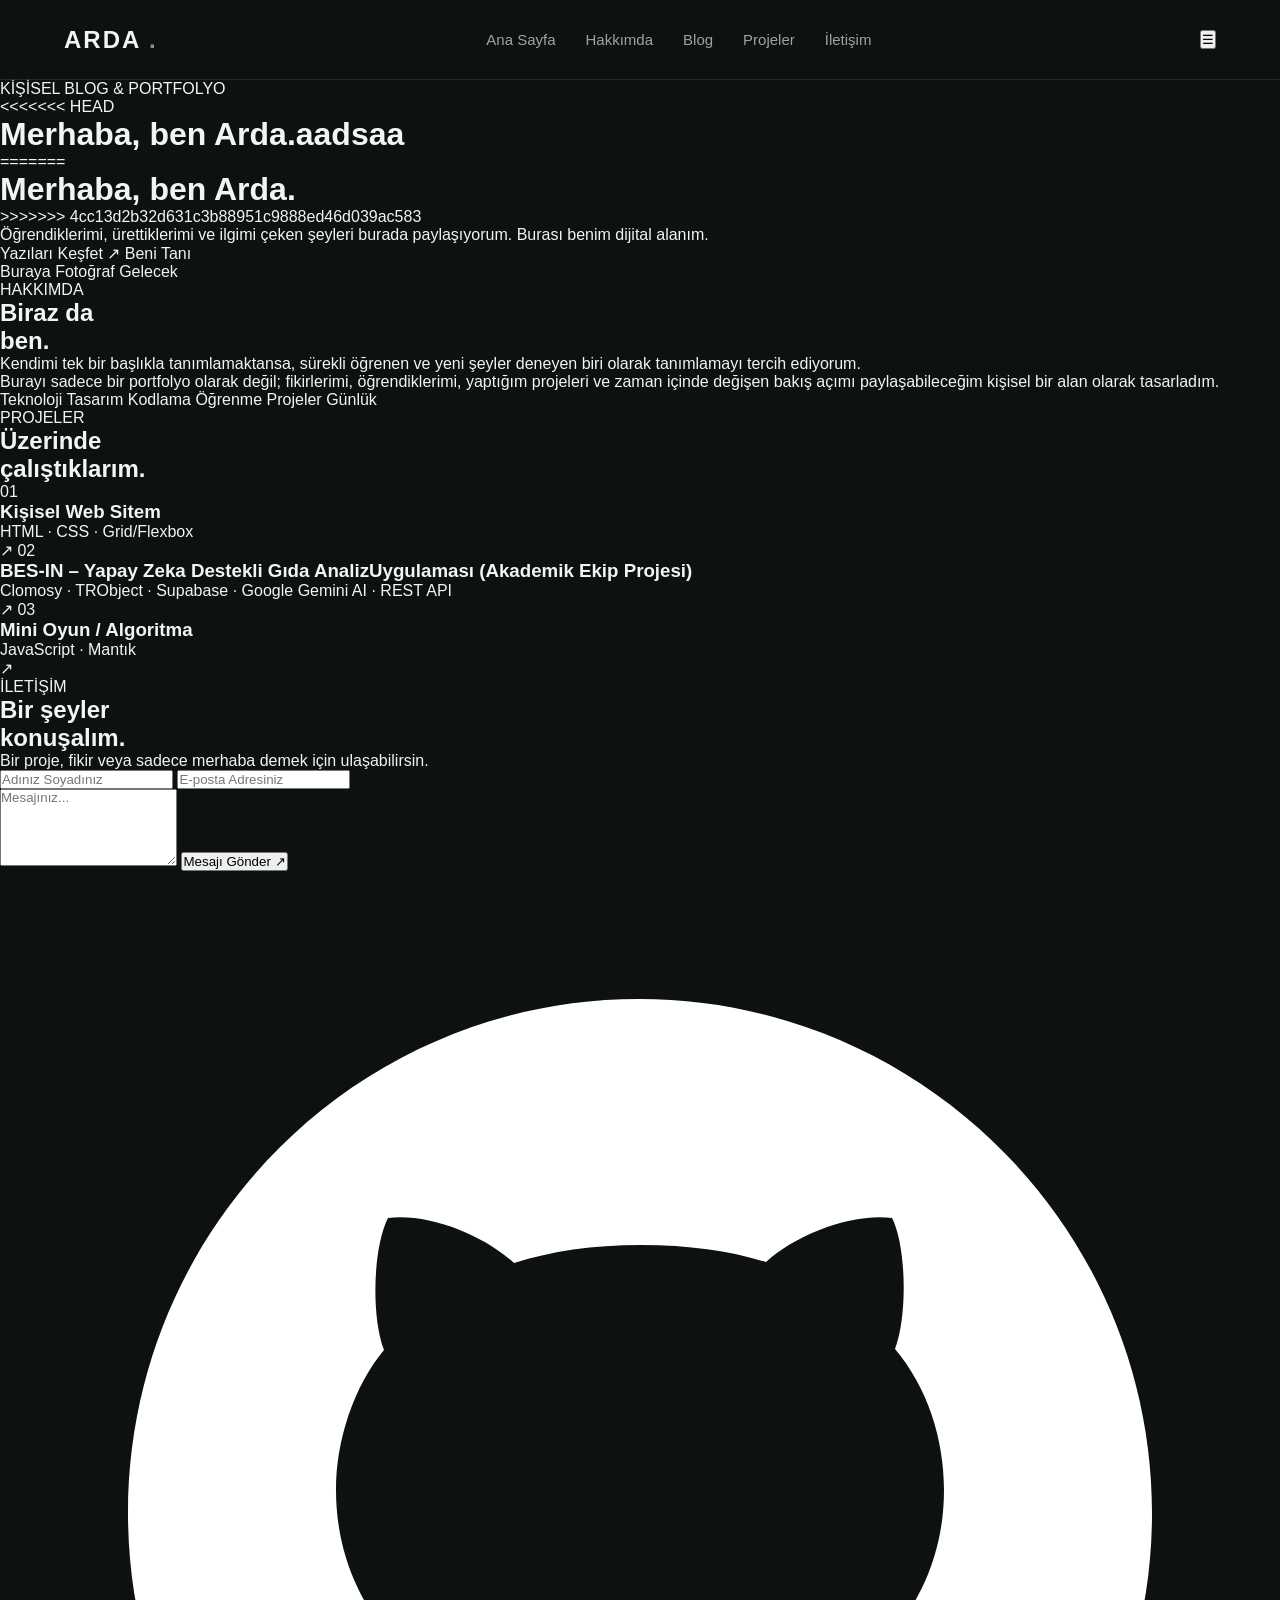
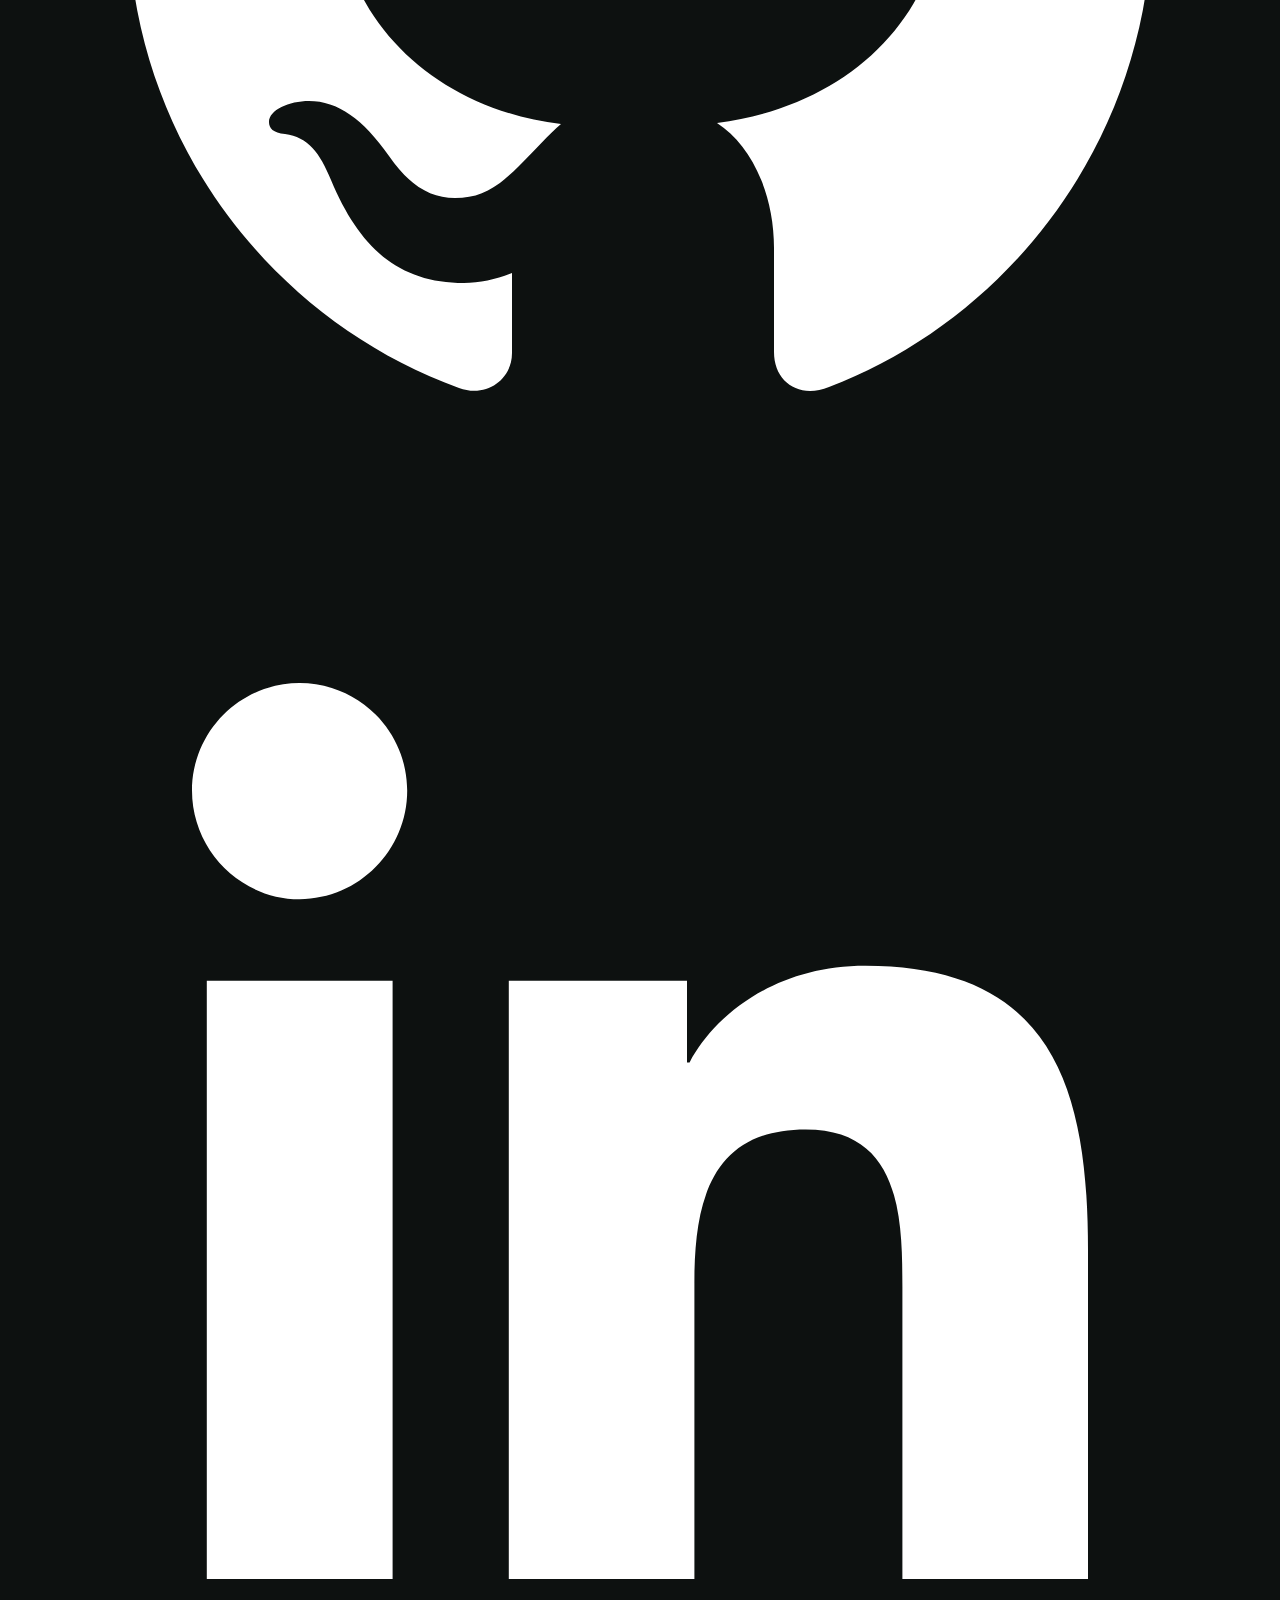
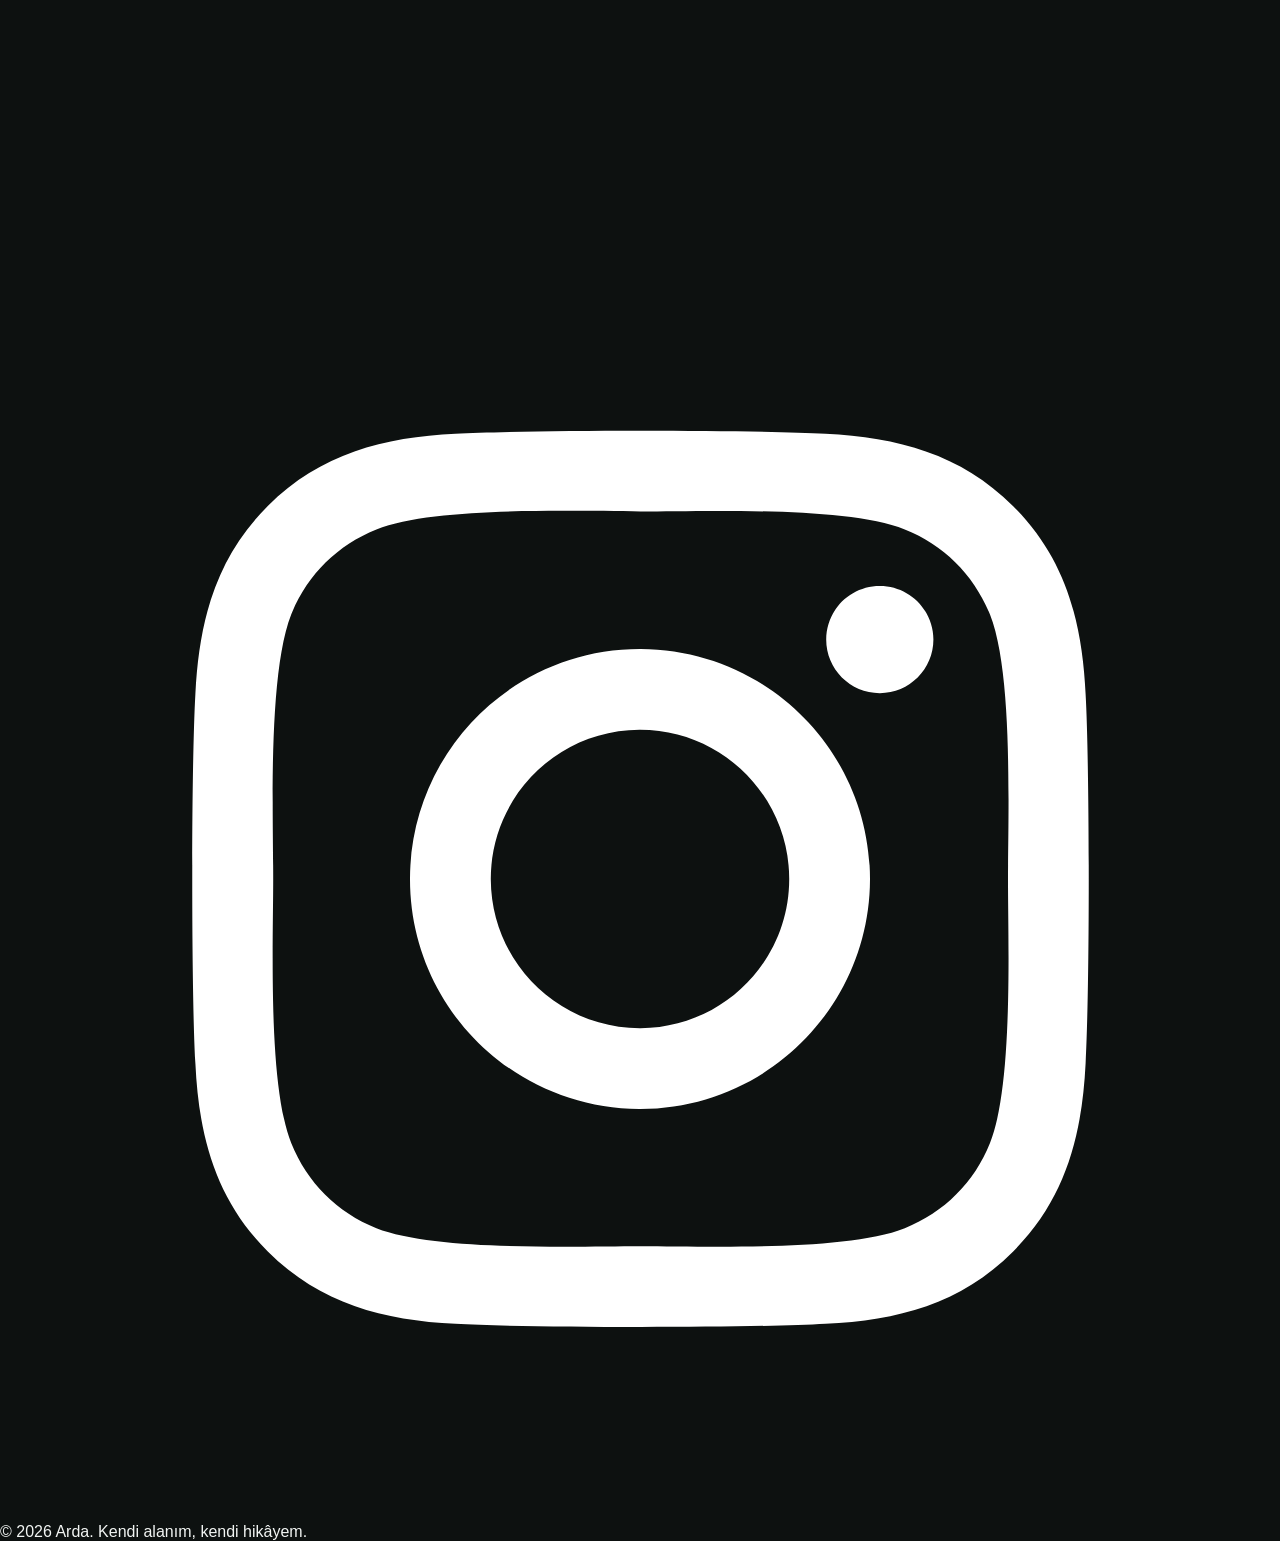
==== index.html @ 4133da1d "guncelleme" ====
<!DOCTYPE html>
<html lang="tr">
<head>
  <meta charset="UTF-8">
  <meta name="viewport" content="width=device-width, initial-scale=1.0">
  <title>M.ARDA</title>
  <!-- CSS Dosya Bağlantısı -->
   <link rel="stylesheet" href="style.css">  
</head>
<body>
  <header class="baslik">
    <a href="#" class="logo"> ARDA <span>.</span></a><!-- logo --> 
       <nav class="nav">
        <a href="#">Ana Sayfa</a>
        <a href="#hakkimda">Hakkımda</a>
        <a href="#">Blog</a>
        <a href="#projeler">Projeler</a>
        <a href="#iletisim">İletişim</a>
       </nav>
       <button class="menuBtn">☰</button>
  </header>

 <!-- HERO (KARŞILAMA) BÖLÜMÜ BAŞLANGICI -->
  <main class="hero">
    
    <!-- Sol Taraf: Yazılar ve Butonlar -->
    <div class="hero-content">
      <p class="eyebrow">KİŞİSEL BLOG & PORTFOLYO</p>
<<<<<<< HEAD
      <h1>Merhaba, ben <span>Arda.aadsaa</span></h1>
=======
      <h1>Merhaba, ben <span>Arda.</span></h1>
>>>>>>> 4cc13d2b32d631c3b88951c9888ed46d039ac583
      <p class="hero-text">
        Öğrendiklerimi, ürettiklerimi ve ilgimi çeken şeyleri burada paylaşıyorum. Burası benim dijital alanım.
      </p>

      <div class="hero-actions">
        <a href="#" class="btn primary">Yazıları Keşfet ↗</a>
        <a href="#" class="btn secondary">Beni Tanı</a>
      </div>
    </div>

    <!-- Sağ Taraf: Fotoğraf / Görsel Kartı -->
    <div class="hero-card">
      <div class="portrait-placeholder">
        Buraya Fotoğraf Gelecek
      </div>
    </div>

  </main>
  <!-- HERO BÖLÜMÜ BİTİŞİ -->
  
  <!-- HAKKIMDA BÖLÜMÜ BAŞLANGICI -->
  <section class="hakkimda" id="hakkimda">
    
    <!-- Sol Taraf: Başlık -->
    <div class="hakkimdaBaslik">
      <p class="eyebrow">HAKKIMDA</p>
      <h2>Biraz da<br><span>ben.</span></h2>
    </div>

    <!-- Sağ Taraf: Metin ve Etiketler -->
    <div class="hakkimda-icerik">
      <p class="uzun-yazi">
        Kendimi tek bir başlıkla tanımlamaktansa, sürekli öğrenen ve yeni şeyler
        deneyen biri olarak tanımlamayı tercih ediyorum.
      </p>
      <p class="normal-yazi">
        Burayı sadece bir portfolyo olarak değil; fikirlerimi, öğrendiklerimi,
        yaptığım projeleri ve zaman içinde değişen bakış açımı paylaşabileceğim
        kişisel bir alan olarak tasarladım.
      </p>

      <!-- İlgi Alanları / Etiketler -->
      <div class="etiket">
        <span>Teknoloji</span>
        <span>Tasarım</span>
        <span>Kodlama</span>
        <span>Öğrenme</span>
        <span>Projeler</span>
        <span>Günlük</span>
      </div>
    </div>

  </section>
  
  <!-- PROJELER BÖLÜMÜ BAŞLANGICI -->
  <section class="projeler" id="projeler">
    
    <!-- Sol Taraf: Başlık -->
    <div class="projeler-baslik">
      <p class="eyebrow">PROJELER</p>
      <h2>Üzerinde<br><span>çalıştıklarım.</span></h2>
    </div>

    <!-- Sağ Taraf: Proje Listesi -->
    <div class="proje-listesi">
      
      <a href="#" class="proje">
        <span class="proje-no">01</span>
        <div class="proje-detay">
          <h3>Kişisel Web Sitem</h3>
          <p>HTML · CSS · Grid/Flexbox</p>
        </div>
        <span class="ok">↗</span>
      </a>

      <a href="besin.html" class="proje">
        <span class="proje-no">02</span>
        <div class="proje-detay">
          <h3>BES-IN – Yapay Zeka Destekli Gıda AnalizUygulaması (Akademik Ekip Projesi)</h3>
          <p>Clomosy · TRObject · Supabase · Google Gemini AI · REST API </p>
        </div>
        <span class="ok">↗</span>
      </a>

      <a href="#" class="proje">
        <span class="proje-no">03</span>
        <div class="proje-detay">
          <h3>Mini Oyun / Algoritma</h3>
          <p>JavaScript · Mantık</p>
        </div>
        <span class="ok">↗</span>
      </a>

    </div>

  </section>

 <!-- İLETİŞİM BÖLÜMÜ BAŞLANGICI -->
  <section class="iletisim" id="iletisim">
    
    <p class="eyebrow">İLETİŞİM</p>
    <h2>Bir şeyler<br><span>konuşalım.</span></h2>
    <p class="iletisim-metin">Bir proje, fikir veya sadece merhaba demek için ulaşabilirsin.</p>
    
    <!-- İLETİŞİM FORMU -->
    <form class="iletisim-formu" id="iletisimFormu" action="https://formsubmit.co/ardacskn25@gmail.com" method="POST">
      
      <!-- İstenmeyen spam mesajları engellemek için güvenlik kodu -->
      <input type="hidden" name="_captcha" value="false">

      <!-- İstenmeyen spam mesajları engellemek için güvenlik kodu -->
      <input type="hidden" name="_captcha" value="false">

      <!-- YENİ EKLENEN KOD: E-postanın konu başlığını belirler -->
      <input type="hidden" name="_subject" value="M.ARDA Web Sitesinden Yeni Mesaj!">

      <!-- Yan yana duracak Ad ve E-posta kutuları -->
      <div class="form-grup">
        <input type="text" name="Ad" placeholder="Adınız Soyadınız" required>
        <input type="email" name="Email" placeholder="E-posta Adresiniz" required>
      </div>

      <!-- Mesaj Kutusu -->
      <textarea name="Mesaj" rows="5" placeholder="Mesajınız..." required></textarea>

      <!-- Gönder Butonu -->
      <button type="submit" class="btn primary">Mesajı Gönder ↗</button>
      
      <!-- Gönderdikten sonra çıkacak gizli mesaj -->
      <p id="formDurum" style="display: none; color: #7d998e; margin-top: 15px; font-weight: bold;">
        ✓ Mesajınız başarıyla gönderildi!
      </p>

    </form>

    <!-- Sosyal Medya Linkleri -->
    <div class="sosyal-medya">
      <a href="https://github.com/ardacoskuunn" target="_blank" title="Github">
        <img src="res/github.svg" alt="github" class="sosyal-ikon">
      </a>

      <a href="https://www.linkedin.com/in/muhammedardacoskuunn0/" target="_blank" title="linkedin">
        <img src="res/linkedin.svg" alt="linkedin" class="sosyal-ikon">
      </a>
      
      <a href="https://www.instagram.com/ardacoskuunn/" target="_blank" title="instagram">
        <img src="res/instagram.svg" alt="instagram" class="sosyal-ikon">
      </a>
    </div>

  </section>
  <!-- İLETİŞİM BÖLÜMÜ BİTİŞİ -->

  <!-- FOOTER (ALT BİLGİ) BAŞLANGICI -->
  <footer class="footer">
    <span>© 2026 Arda.</span>
    <span>Kendi alanım, kendi hikâyem.</span>
  </footer>

<script src="script.js"></script>
</body>
</html>
---- style.css ----
/* =========================================
   1. TEMEL AYARLAR
========================================= */
* {
  margin: 0;
  padding: 0;
  box-sizing: border-box;
  font-family: sans-serif;
}

body {
  background-color: #0d1110;
  color: #f2f5f3;
}

html {
  scroll-behavior: smooth;
}

a {
  text-decoration: none;
  color: inherit;
}

/* =========================================
   2. BAŞLIK VE MENÜ (HEADER)
========================================= */
.baslik {
  height: 80px;
  padding: 0 5%;
  border-bottom: 1px solid rgba(255, 255, 255, 0.1);
  display: flex;
  align-items: center;
  justify-content: space-between;
}

.logo {
  font-size: 24px;
  font-weight: bold;
  letter-spacing: 2px;
}

.logo span {
  color: #7d998e;
}

.nav {
  display: flex;
  gap: 30px;
}

.nav a {
  color: #9aa6a1;
  font-size: 15px;
  transition: 0.3s;
}

.nav a:hover {
  color: #ffffff;
}

<<<<<<< HEAD
/* Mobilde tam ekran açılan modern e-ticaret tarzı menü */
.nav.aktif {
  display: flex;
  flex-direction: column;
  position: fixed; /* Ekranın üzerine sabitlenir, kaymaz */
  top: 0;
  left: 0;
  width: 100%;
  height: 100vh; /* Ekranın tamamını kaplar */
  background-color: #0d1110; /* Sitenin koyu arka planı */
  padding: 100px 10% 50px 10%; /* Üstten logoya yer kalacak şekilde boşluk */
  gap: 25px; /* Linkler arası boşluk */
  z-index: 99999; /* Her şeyin en önünde yer alır */
  overflow-y: auto; /* Çok link olursa kaydırılabilir yapar */
}

/* Menü içindeki linklerin büyük ve şık durması için */
.nav.aktif a {
  font-size: 22px;
  font-weight: bold;
  color: #f2f5f3;
  border-bottom: 1px solid rgba(255, 255, 255, 0.08);
  padding-bottom: 15px;
=======
/* Mobilde açılan menü için eklendi */
.nav.aktif {
  display: flex;
  flex-direction: column;
  position: absolute;
  top: 80px;
  left: 0;
  width: 100%;
  background-color: #0d1110;
  padding: 20px 5%;
  border-bottom: 1px solid rgba(255, 255, 255, 0.1);
>>>>>>> 4cc13d2b32d631c3b88951c9888ed46d039ac583
}

.menuBtn {
  display: none;
}

/* =========================================
   3. HERO (KARŞILAMA) BÖLÜMÜ
========================================= */
.hero {
  min-height: 100vh;
  padding: 150px 5% 80px;
  display: flex;
  align-items: center;
  justify-content: space-between;
  gap: 50px;
}

.hero-content {
  flex: 1;
  max-width: 600px;
  transform: translateY(-70px);
}

.eyebrow {
  color: #7d998e;
  font-size: 12px;
  font-weight: bold;
  letter-spacing: 2px;
  margin-bottom: 20px;
}

h1 {
  font-size: 65px;
  line-height: 1.1;
  margin-bottom: 20px;
}

h1 span {
  color: #a8beb5;
}

.hero-text {
  color: #9aa6a1;
  font-size: 18px;
  line-height: 1.6;
  margin-bottom: 40px;
}

.hero-actions {
  display: flex;
  gap: 15px;
}

.btn {
  padding: 15px 25px;
  border-radius: 8px;
  font-weight: bold;
  font-size: 14px;
  transition: 0.3s;
  cursor: pointer;
}

.btn.primary {
  background-color: #dce7e2;
  color: #17201d;
}

.btn.primary:hover {
  transform: translateY(-3px);
}

.btn.secondary {
  border: 1px solid rgba(255, 255, 255, 0.2);
  color: white;
}

.btn.secondary:hover {
  background-color: rgba(255, 255, 255, 0.05);
}

.hero-card {
  flex: 1;
  max-width: 520px;
  height: 580px;
  background: linear-gradient(145deg, #26332f, #111614);
  border: 1px solid rgba(255, 255, 255, 0.1);
  border-radius: 24px;
  display: flex;
  justify-content: center;
  align-items: center;
  transform: translate(-40px, -60px);
}

.portrait-placeholder {
  color: rgba(255, 255, 255, 0.3);
  font-size: 14px;
  letter-spacing: 2px;
  text-transform: uppercase;
}

/* =========================================
   4. HAKKIMDA BÖLÜMÜ
========================================= */
.hakkimda {
  padding: 200px 5% 130px;
  max-width: 1200px;
  margin: auto;
  display: grid;
  grid-template-columns: 0.8fr 1.2fr;
  gap: 80px;
}

h2 {
  font-size: 55px;
  line-height: 1.1;
  letter-spacing: -1px;
}

h2 span {
  color: #a8beb5;
}

.hakkimda-icerik {
  padding-top: 15px;
}

.uzun-yazi {
  color: #e5e9e7;
  font-size: 24px;
  line-height: 1.5;
  margin-bottom: 25px;
}

.normal-yazi {
  color: #9aa6a1;
  font-size: 16px;
  line-height: 1.6;
  margin-bottom: 40px;
}

.etiket {
  display: flex;
  flex-wrap: wrap;
  gap: 10px;
}

.etiket span {
  border: 1px solid rgba(255, 255, 255, 0.15);
  padding: 8px 16px;
  border-radius: 50px;
  color: #c4ccc8;
  font-size: 13px;
}

/* =========================================
   5. PROJELER BÖLÜMÜ
========================================= */
.projeler {
  padding: 150px 5% 100px;
  max-width: 1200px;
  margin: auto;
  display: grid;
  grid-template-columns: 0.8fr 1.2fr;
  gap: 80px;
}

.proje-listesi {
  border-top: 1px solid rgba(255, 255, 255, 0.1);
  padding-top: 15px;
}

.proje {
  display: grid;
  grid-template-columns: 60px 1fr 30px;
  align-items: center;
  padding: 30px 0;
  border-bottom: 1px solid rgba(255, 255, 255, 0.1);
  transition: 0.3s;
}

.proje:hover {
  padding-left: 15px;
  background-color: rgba(255, 255, 255, 0.02);
}

.proje-no {
  color: #a8beb5;
  font-size: 14px;
  font-weight: bold;
}

.proje h3 {
  font-size: 22px;
  color: #e5e9e7;
  letter-spacing: -0.5px;
}

.proje p {
  color: #9aa6a1;
  font-size: 14px;
  margin-top: 5px;
}

.ok {
  font-size: 24px;
  color: #7d998e;
  transition: 0.3s;
}

.proje:hover .ok {
  transform: translate(5px, -5px);
  color: white;
}

/* =========================================
   6. ZİKZAK PROJE DETAY SAYFASI (besin.html)
========================================= */
.proje-detay-sayfasi {
  padding: 150px 5% 100px;
  max-width: 1200px;
  margin: auto;
}

.proje-baslik-alani {
  text-align: center;
  margin-bottom: 80px;
}

.proje-baslik-alani h1 {
  font-size: 45px;
}

.proje-baslik-alani p {
  color: #9aa6a1;
  font-size: 18px;
  margin-top: 15px;
}

.adim {
  display: flex;
  align-items: center;
  gap: 120px;
  margin-bottom: 80px;
}

.adim.ters {
  flex-direction: row-reverse;
}

.gorsel-kutusu {
  flex: 1;
  height: 500px;
  display: flex;
  justify-content: center;
  align-items: center;
}

.gorsel-kutusu img {
  height: 100%;
  width: auto;
  border-radius: 20px;
  box-shadow: 0 10px 30px rgba(0,0,0,0.5);
}

.metin-kutusu {
  flex: 1;
}

.metin-kutusu h3 {
  color: #e5e9e7;
  font-size: 24px;
  margin-bottom: 15px;
}

.metin-kutusu p {
  color: #9aa6a1;
  line-height: 1.7;
}

/* =========================================
   7. İLETİŞİM BÖLÜMÜ VE FORM
========================================= */
.iletisim {
  text-align: center;
  padding: 140px 5% 100px;
  border-top: 1px solid rgba(255, 255, 255, 0.1);
  background: radial-gradient(circle at 50% 20%, #1c2924, #0d1110 45%);
}

.iletisim h2 {
  font-size: clamp(50px, 8vw, 80px);
  margin-bottom: 20px;
}

.iletisim-metin {
  color: #9aa6a1;
  font-size: 18px;
  margin-bottom: 40px;
}

.iletisim-formu {
  max-width: 600px;
  margin: 0 auto 40px auto;
  display: flex;
  flex-direction: column;
  gap: 20px;
}

.form-grup {
  display: flex;
  gap: 20px;
}

.iletisim-formu input,
.iletisim-formu textarea {
  width: 100%;
  padding: 15px 20px;
  background-color: rgba(255, 255, 255, 0.03);
  border: 1px solid rgba(255, 255, 255, 0.1);
  border-radius: 8px;
  color: white;
  font-size: 16px;
  font-family: inherit;
  outline: none;
  transition: 0.3s;
}

.iletisim-formu input:focus,
.iletisim-formu textarea:focus {
  border-color: #7d998e;
  background-color: rgba(255, 255, 255, 0.05);
}

.iletisim-formu textarea {
  resize: vertical;
}

.iletisim-formu button {
  align-self: center;
  border: none;
  margin-top: 10px;
}

/* =========================================
   8. SOSYAL MEDYA VE FOOTER
========================================= */
.sosyal-medya {
  margin-top: 60px;
  display: flex;
  justify-content: center;
  gap: 30px;
}

.sosyal-ikon {
  width: 40px;
  height: 40px;
  transition: 0.3s;
  opacity: 0.7;
}

.sosyal-medya a:hover .sosyal-ikon {
  opacity: 1;
  transform: translateY(-4px);
}

.footer {
  padding: 30px 5%;
  border-top: 1px solid rgba(255, 255, 255, 0.1);
  display: flex;
  justify-content: space-between;
  color: #69746f;
  font-size: 13px;
}

/* =========================================
   9. MOBİL UYUM (RESPONSIVE) AYARLARI
========================================= */
@media (max-width: 768px) {
  
  /* Header ve Menü */
  .nav { display: none; }
  .menuBtn {
    display: block;
    background: none;
    border: none;
    color: white;
    font-size: 28px;
    cursor: pointer;
  }

  /* Hero */
  .hero {
    flex-direction: column;
    padding-top: 120px;
    text-align: center;
  }
  .hero-content { transform: translateY(0); }
  .hero-card {
    transform: translate(0, 0);
    margin-top: 30px;
    width: 100%;
    height: 400px;
  }
  h1 { font-size: 45px; }
  .hero-actions { justify-content: center; }

  /* Grid Bölümleri */
  .hakkimda, .projeler {
    grid-template-columns: 1fr;
    gap: 40px;
    padding: 80px 5%;
  }

  /* İletişim Formu */
  .form-grup { flex-direction: column; }

  /* Zikzak Proje Detay */
  .adim, .adim.ters {
    flex-direction: column;
    text-align: center;
    gap: 20px;
  }
  .gorsel-kutusu { width: 100%; }

  /* Footer */
  .footer {
    flex-direction: column;
    text-align: center;
    gap: 10px;
  }
}
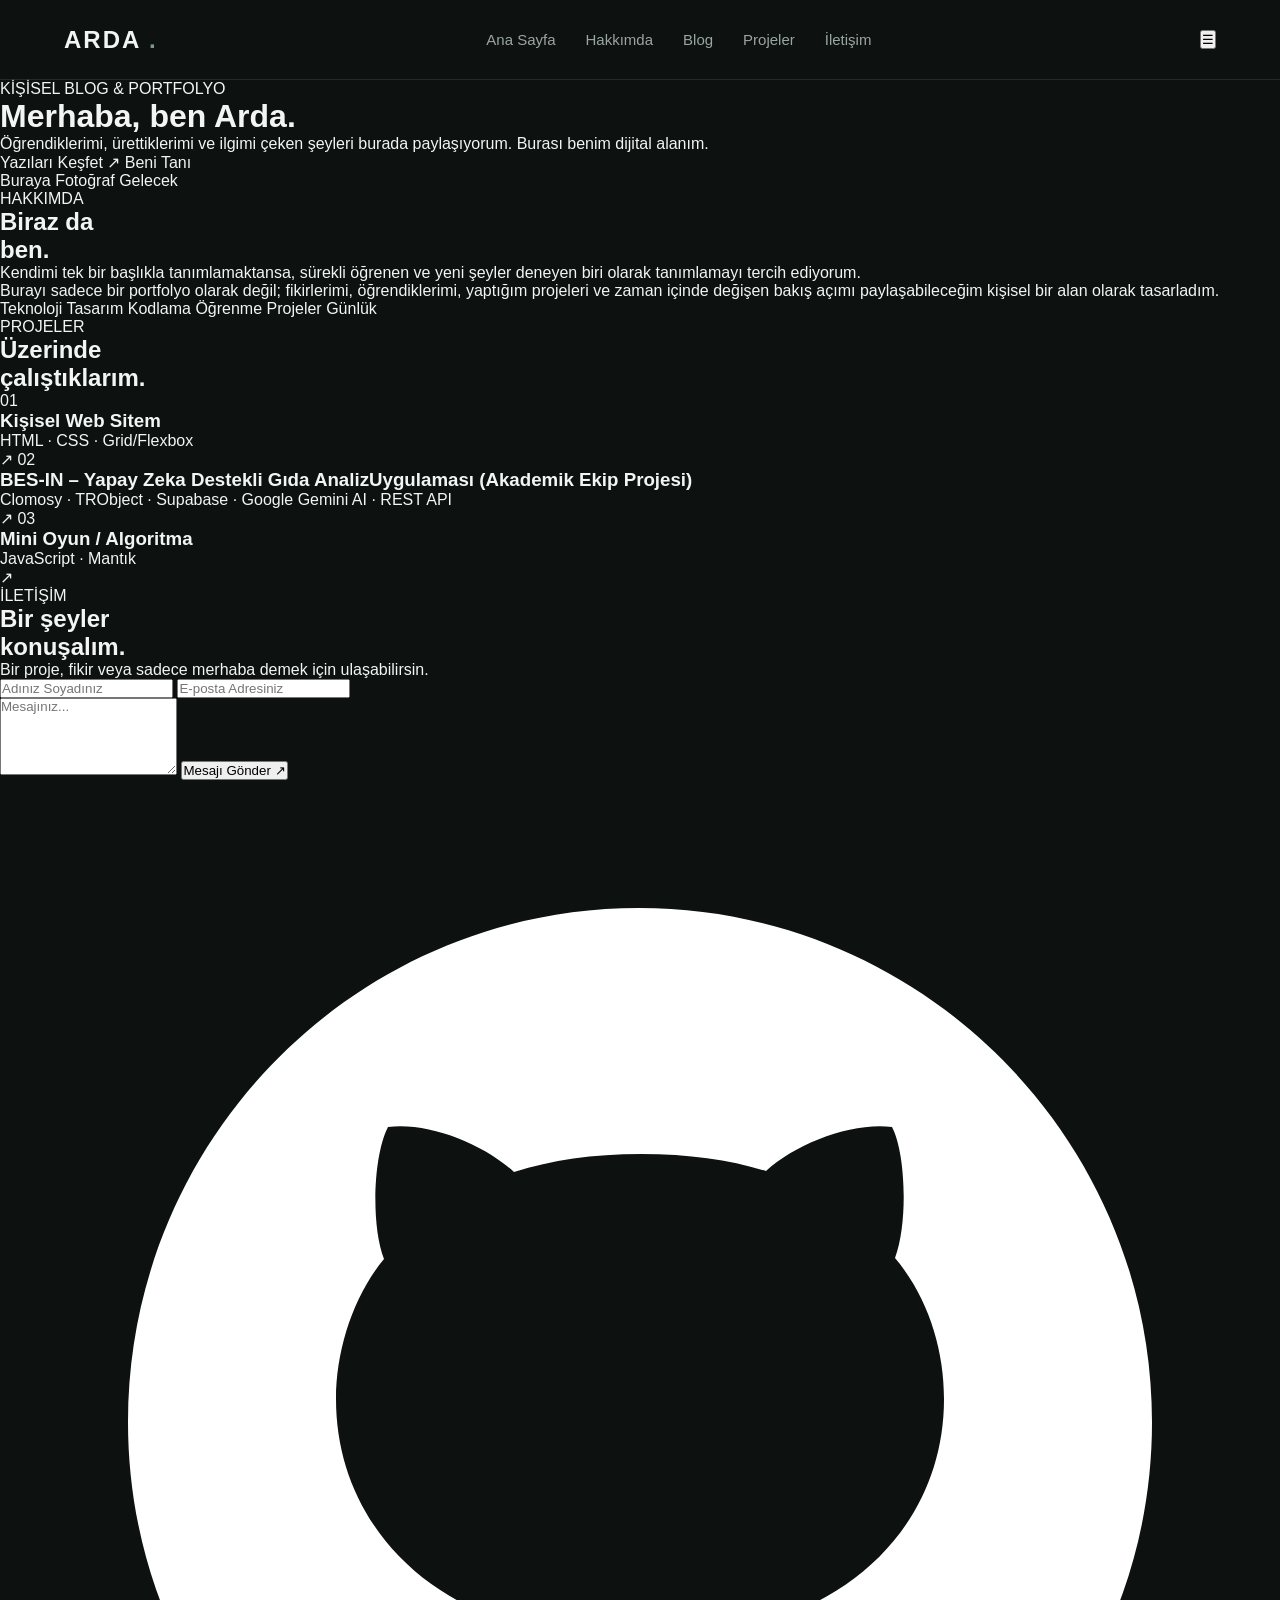
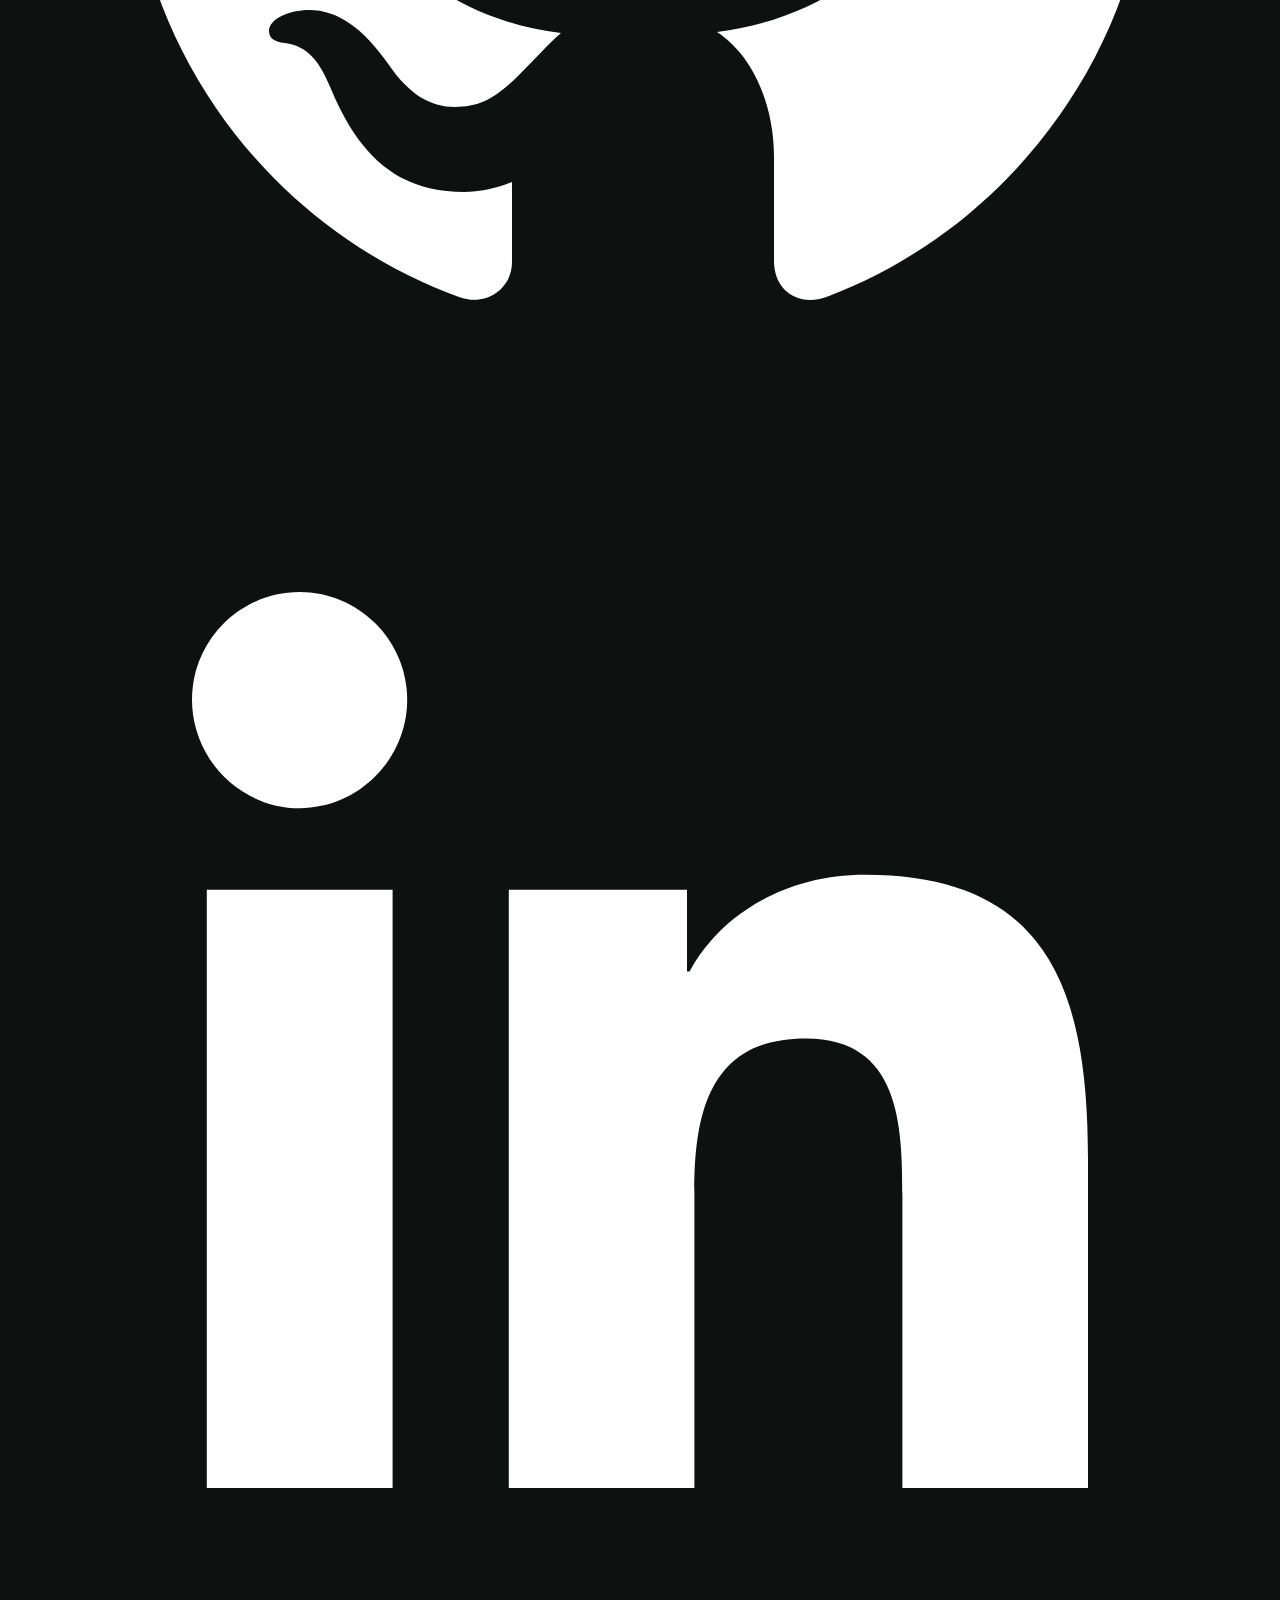
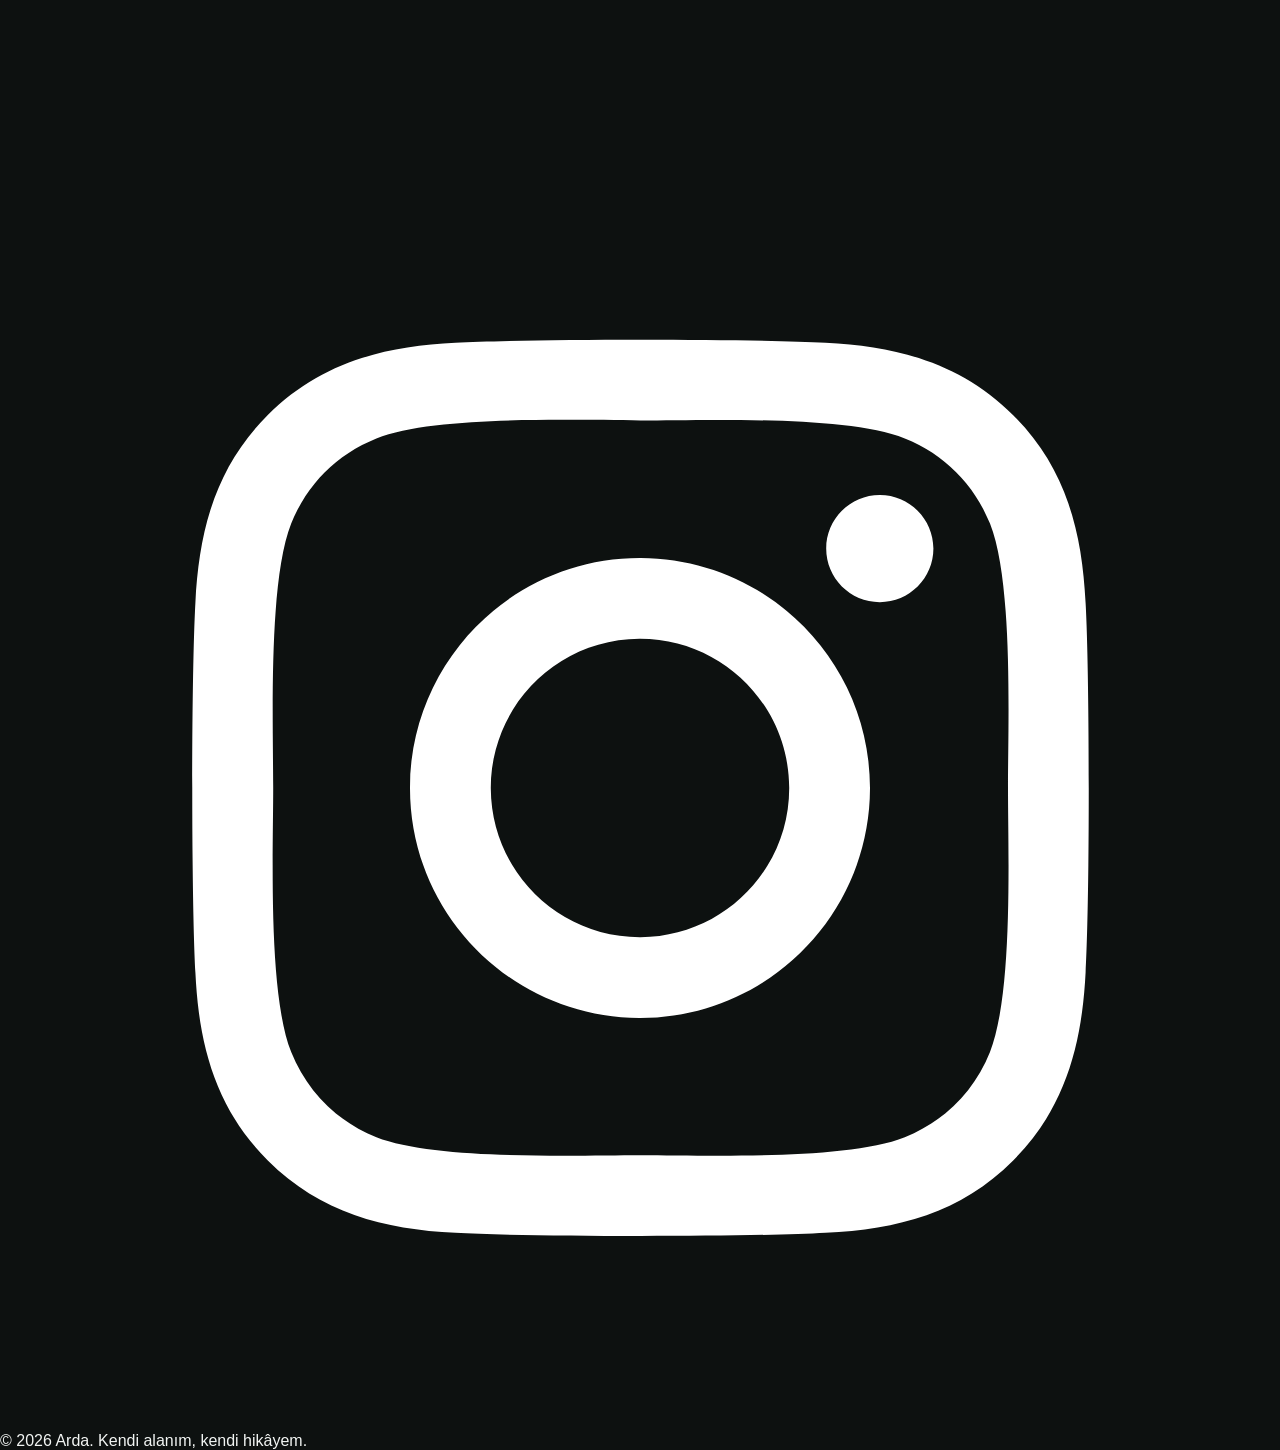
==== commit 92445836: "index html temizlendi ve duzeltildi" ====
--- a/index.html
+++ b/index.html
@@ -26,11 +26,7 @@
     <!-- Sol Taraf: Yazılar ve Butonlar -->
     <div class="hero-content">
       <p class="eyebrow">KİŞİSEL BLOG & PORTFOLYO</p>
-<<<<<<< HEAD
-      <h1>Merhaba, ben <span>Arda.aadsaa</span></h1>
-=======
       <h1>Merhaba, ben <span>Arda.</span></h1>
->>>>>>> 4cc13d2b32d631c3b88951c9888ed46d039ac583
       <p class="hero-text">
         Öğrendiklerimi, ürettiklerimi ve ilgimi çeken şeyleri burada paylaşıyorum. Burası benim dijital alanım.
       </p>
@@ -141,9 +137,6 @@
       <!-- İstenmeyen spam mesajları engellemek için güvenlik kodu -->
       <input type="hidden" name="_captcha" value="false">
 
-      <!-- İstenmeyen spam mesajları engellemek için güvenlik kodu -->
-      <input type="hidden" name="_captcha" value="false">
-
       <!-- YENİ EKLENEN KOD: E-postanın konu başlığını belirler -->
       <input type="hidden" name="_subject" value="M.ARDA Web Sitesinden Yeni Mesaj!">
 
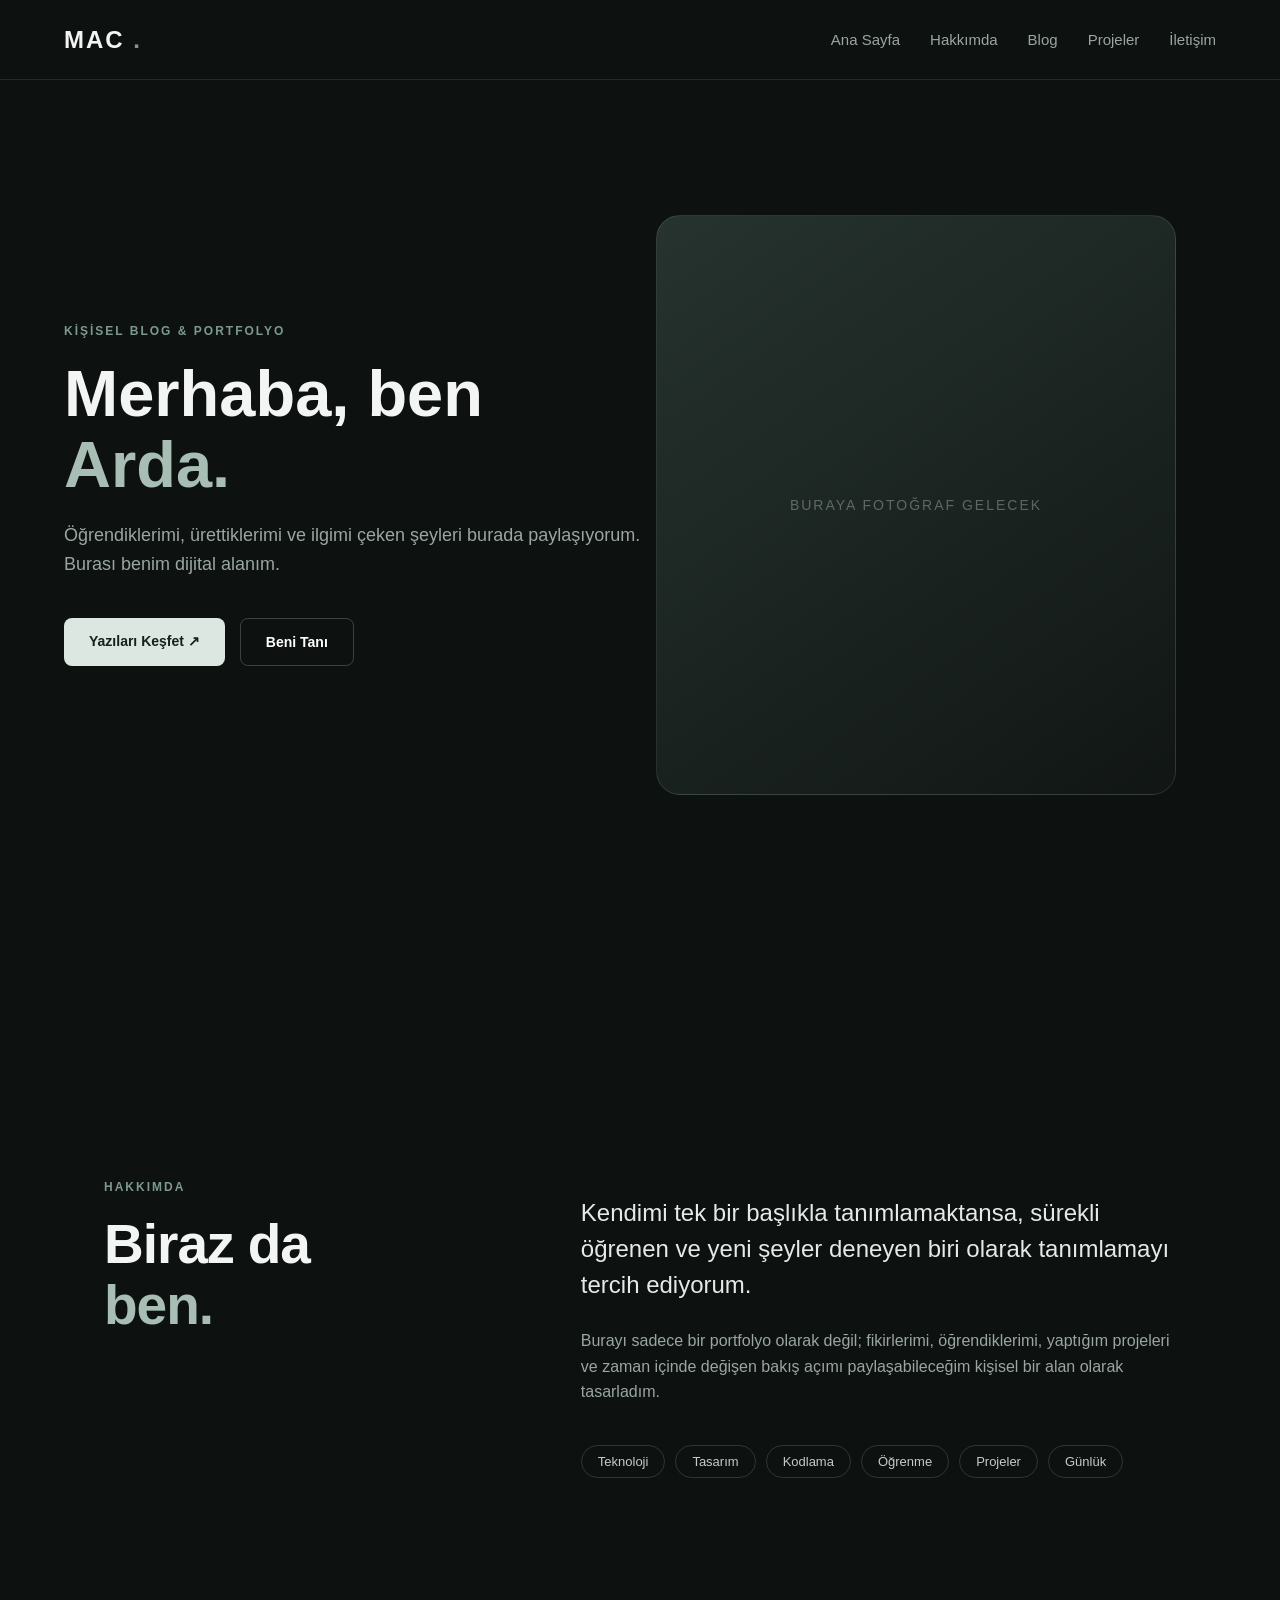
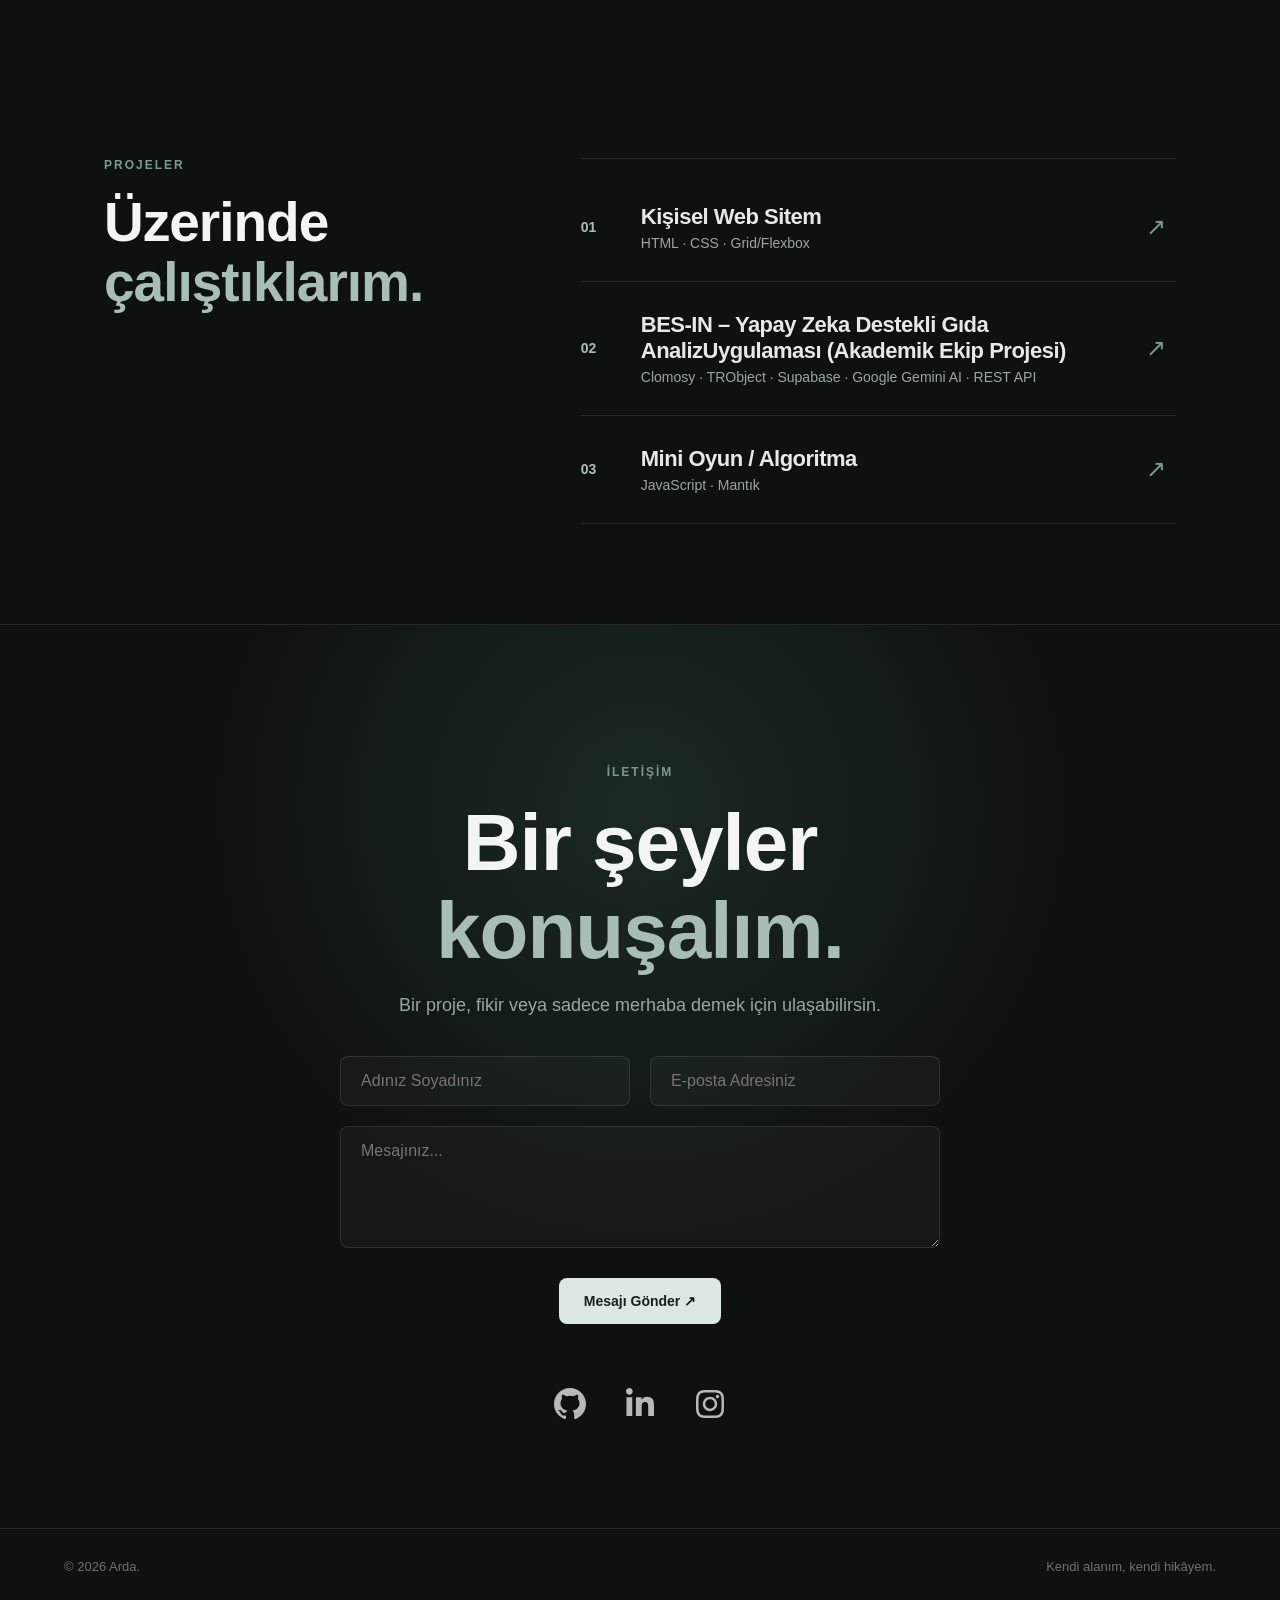
==== commit 7779f1d0: "g2" ====
--- a/index.html
+++ b/index.html
@@ -9,7 +9,7 @@
 </head>
 <body>
   <header class="baslik">
-    <a href="#" class="logo"> ARDA <span>.</span></a><!-- logo --> 
+    <a href="#" class="logo"> MAC <span>.</span></a><!-- logo --> 
        <nav class="nav">
         <a href="#">Ana Sayfa</a>
         <a href="#hakkimda">Hakkımda</a>
--- a/style.css
+++ b/style.css
@@ -59,23 +59,22 @@
   color: #ffffff;
 }
 
-<<<<<<< HEAD
+
 /* Mobilde tam ekran açılan modern e-ticaret tarzı menü */
 .nav.aktif {
   display: flex;
   flex-direction: column;
-  position: fixed; /* Ekranın üzerine sabitlenir, kaymaz */
+  position: fixed;
   top: 0;
   left: 0;
   width: 100%;
-  height: 100vh; /* Ekranın tamamını kaplar */
-  background-color: #0d1110; /* Sitenin koyu arka planı */
-  padding: 100px 10% 50px 10%; /* Üstten logoya yer kalacak şekilde boşluk */
-  gap: 25px; /* Linkler arası boşluk */
-  z-index: 99999; /* Her şeyin en önünde yer alır */
-  overflow-y: auto; /* Çok link olursa kaydırılabilir yapar */
-}
-
+  height: 100vh;
+  background-color: #0d1110;
+  padding: 100px 10% 50px;
+  gap: 25px;
+  z-index: 99999;
+  overflow-y: auto;
+}
 /* Menü içindeki linklerin büyük ve şık durması için */
 .nav.aktif a {
   font-size: 22px;
@@ -83,19 +82,6 @@
   color: #f2f5f3;
   border-bottom: 1px solid rgba(255, 255, 255, 0.08);
   padding-bottom: 15px;
-=======
-/* Mobilde açılan menü için eklendi */
-.nav.aktif {
-  display: flex;
-  flex-direction: column;
-  position: absolute;
-  top: 80px;
-  left: 0;
-  width: 100%;
-  background-color: #0d1110;
-  padding: 20px 5%;
-  border-bottom: 1px solid rgba(255, 255, 255, 0.1);
->>>>>>> 4cc13d2b32d631c3b88951c9888ed46d039ac583
 }
 
 .menuBtn {
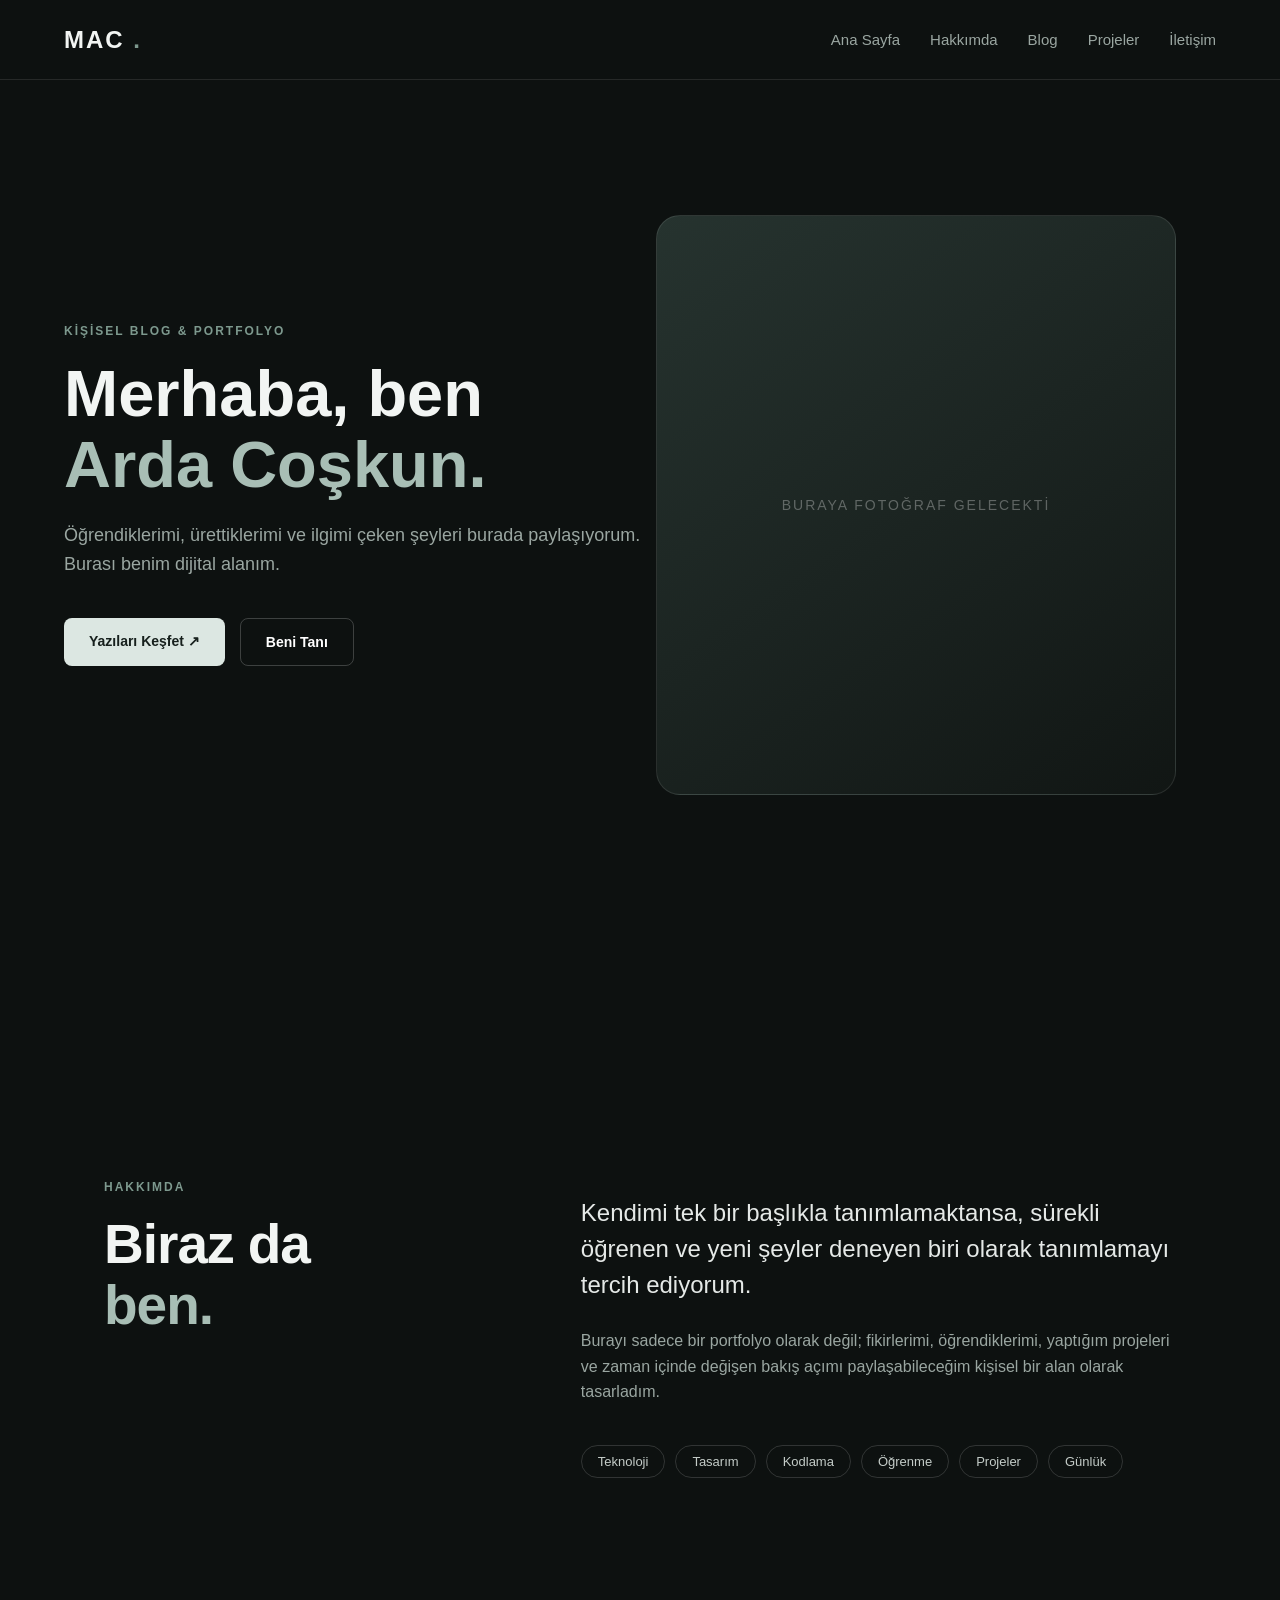
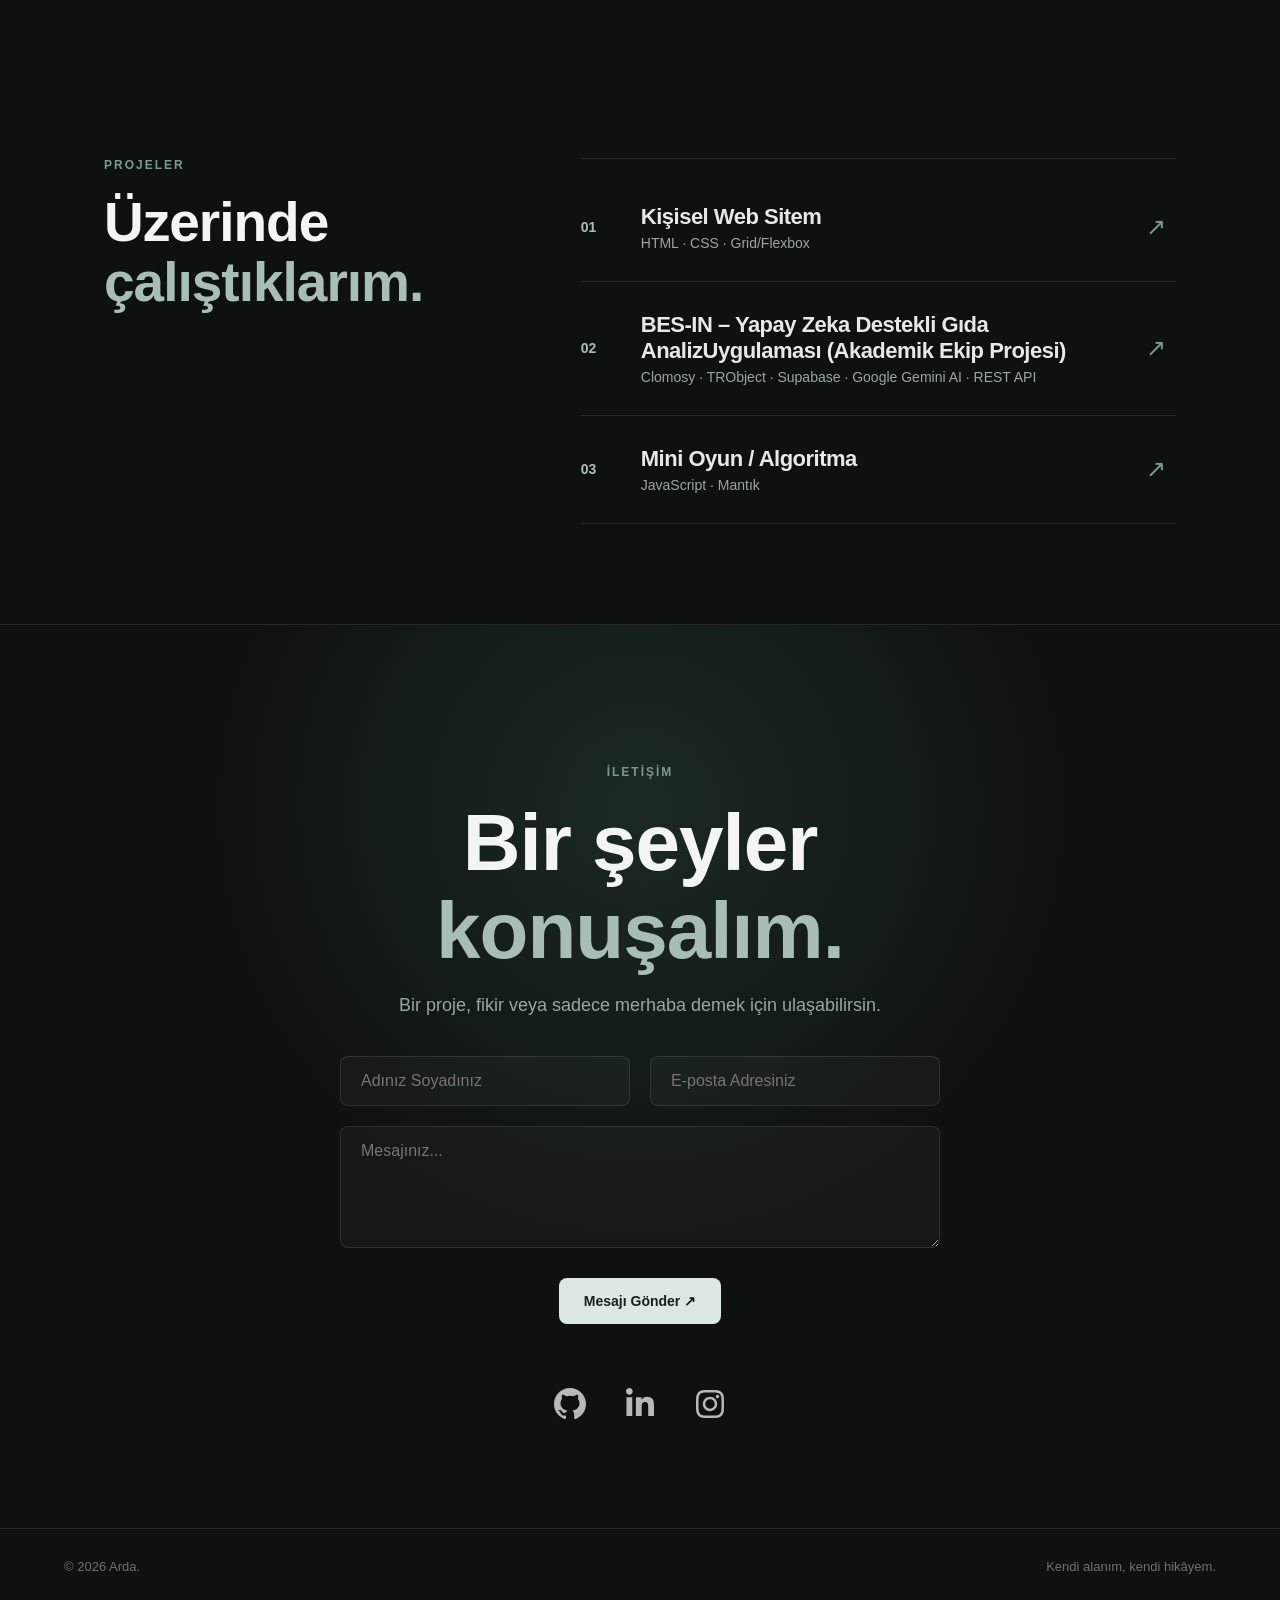
==== commit 881d6f59: "g3" ====
--- a/index.html
+++ b/index.html
@@ -26,7 +26,7 @@
     <!-- Sol Taraf: Yazılar ve Butonlar -->
     <div class="hero-content">
       <p class="eyebrow">KİŞİSEL BLOG & PORTFOLYO</p>
-      <h1>Merhaba, ben <span>Arda.</span></h1>
+      <h1>Merhaba, ben <span>Arda Coşkun.</span></h1>
       <p class="hero-text">
         Öğrendiklerimi, ürettiklerimi ve ilgimi çeken şeyleri burada paylaşıyorum. Burası benim dijital alanım.
       </p>
@@ -40,7 +40,7 @@
     <!-- Sağ Taraf: Fotoğraf / Görsel Kartı -->
     <div class="hero-card">
       <div class="portrait-placeholder">
-        Buraya Fotoğraf Gelecek
+        Buraya Fotoğraf Gelecekti
       </div>
     </div>
 
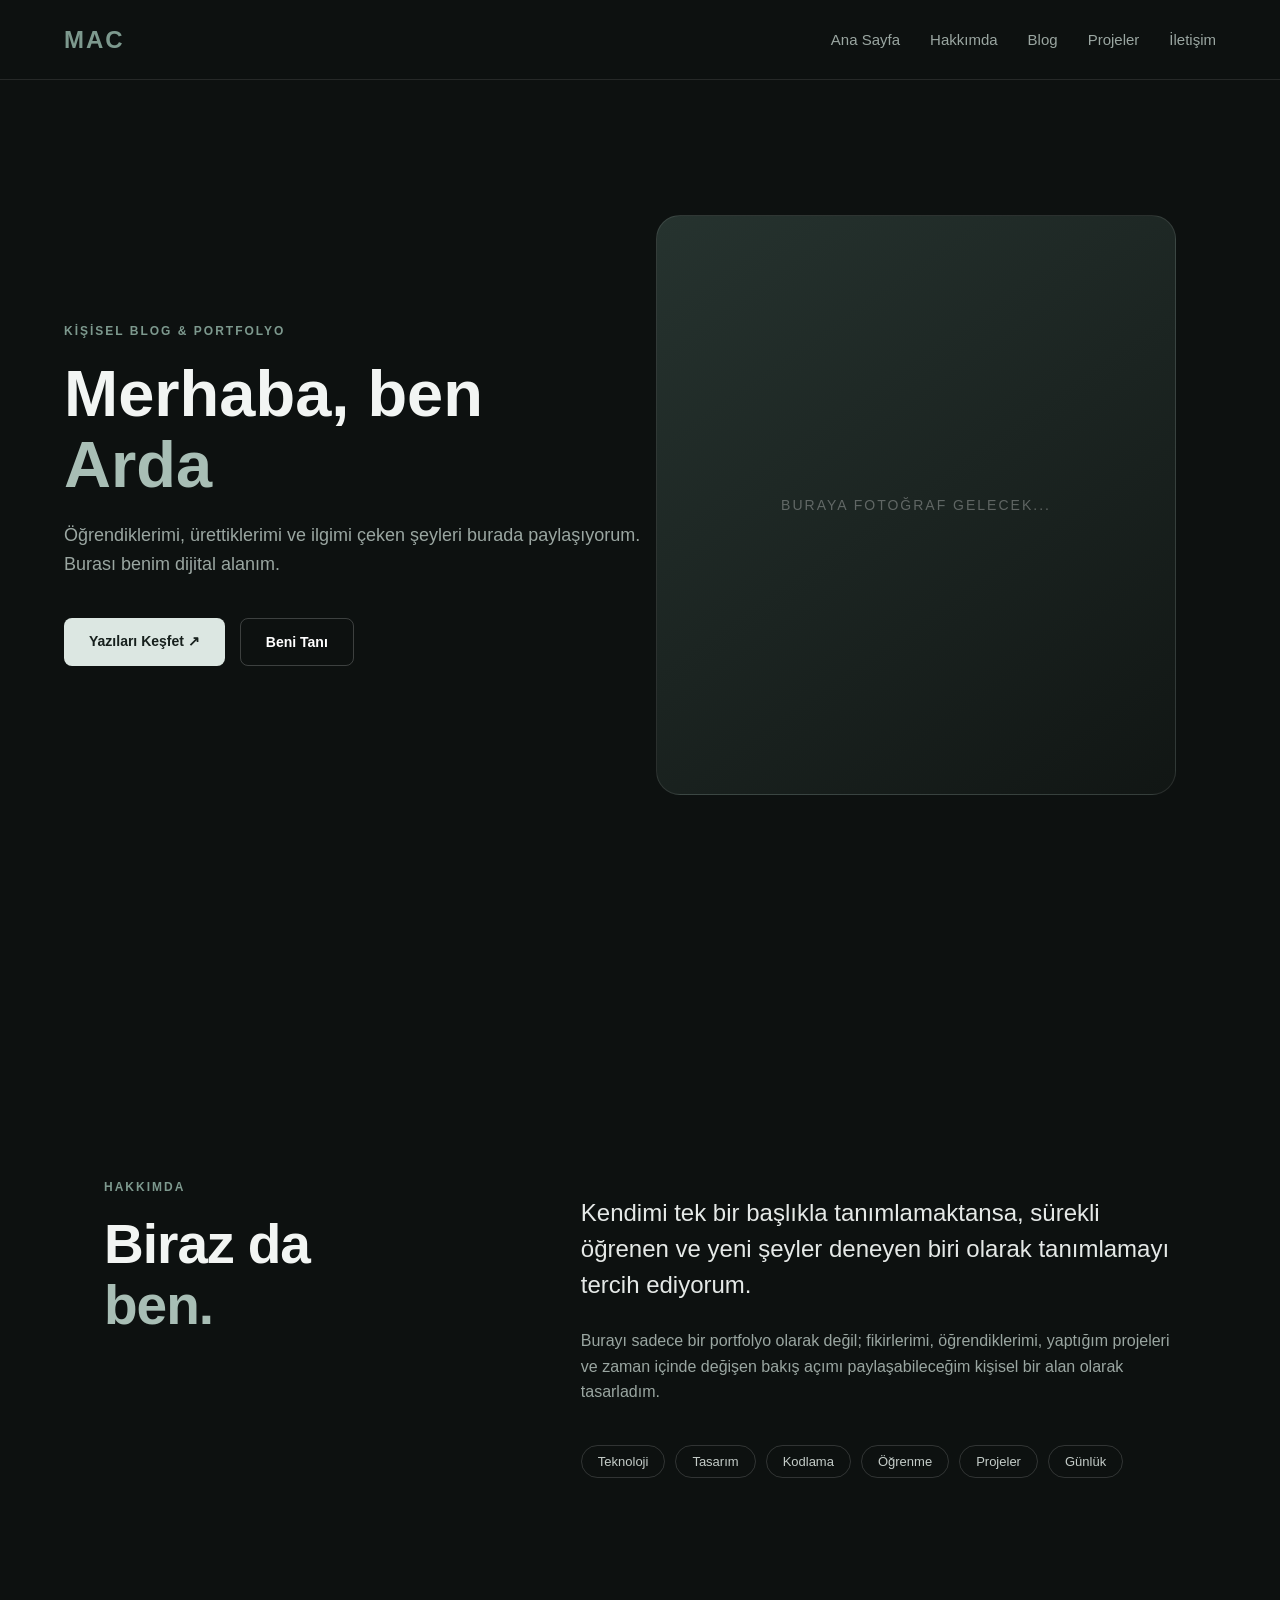
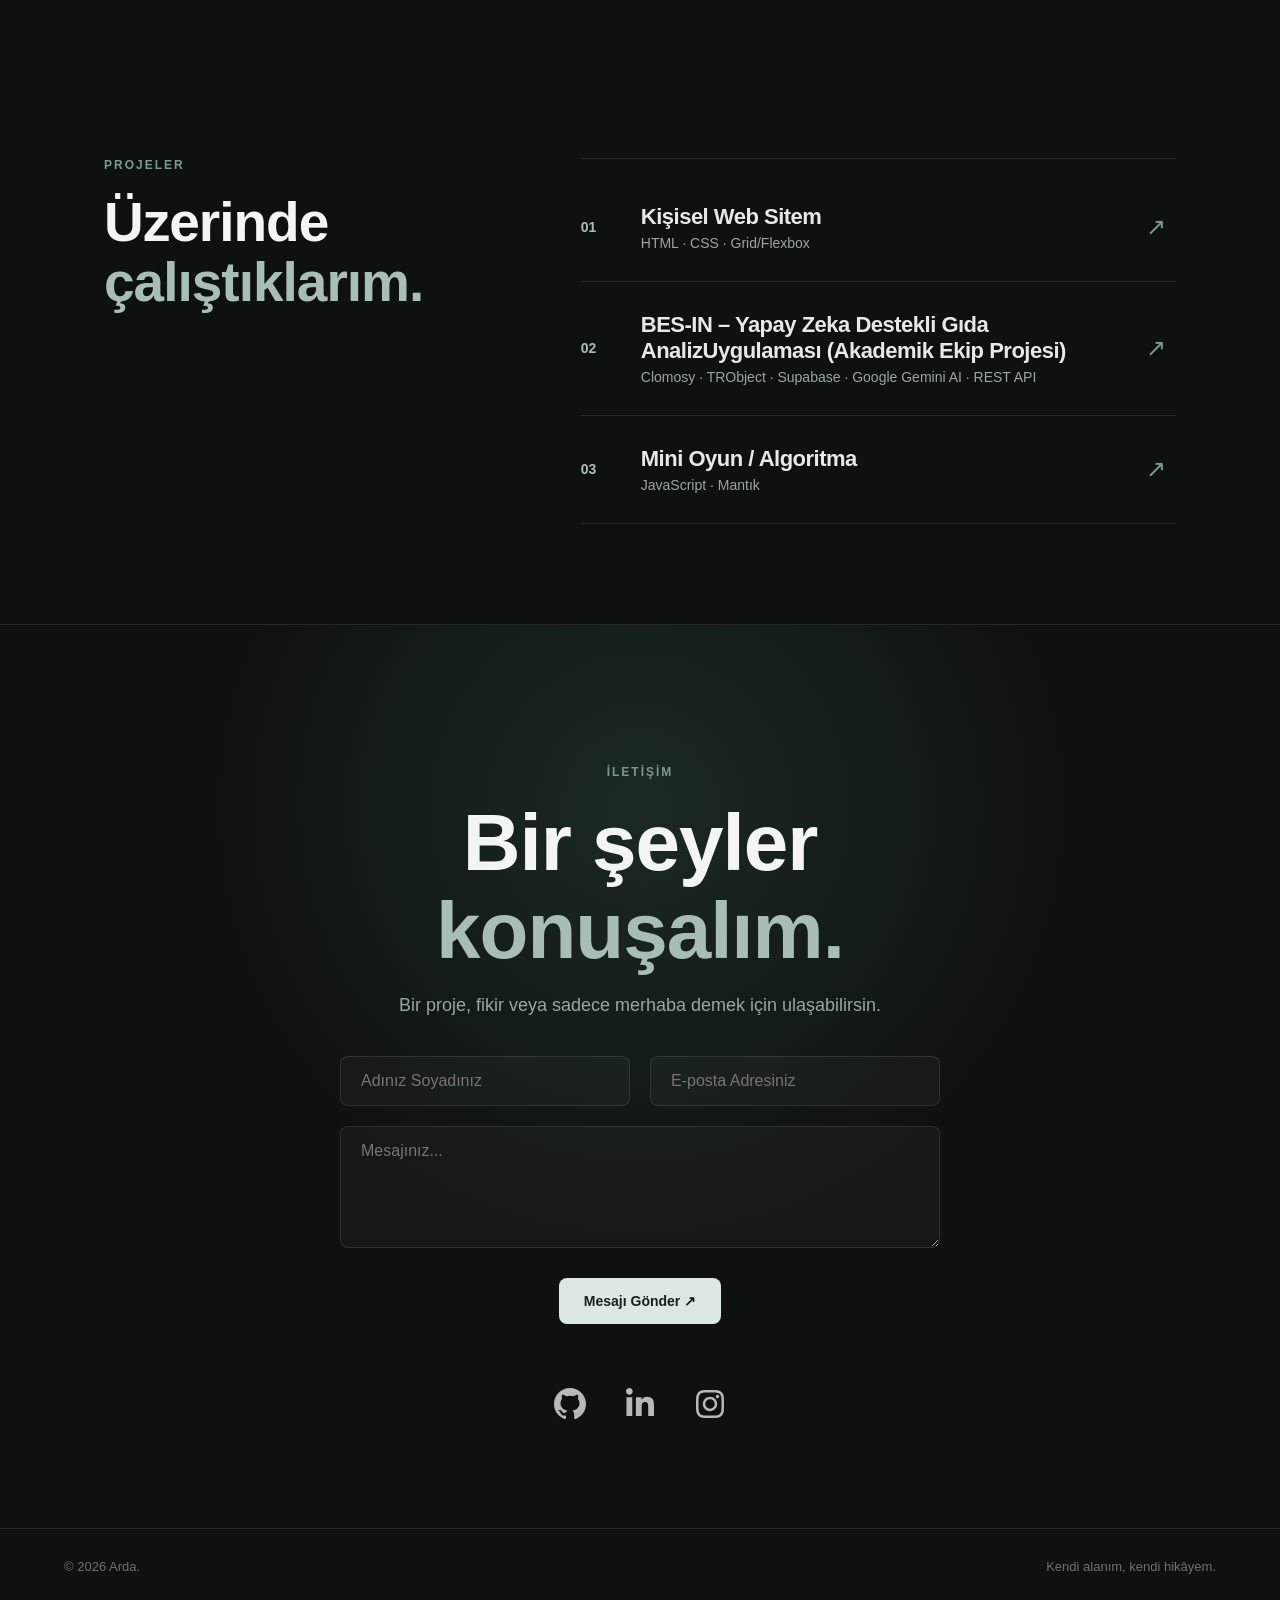
==== commit 870a77ba: "sonhali" ====
--- a/index.html
+++ b/index.html
@@ -9,7 +9,7 @@
 </head>
 <body>
   <header class="baslik">
-    <a href="#" class="logo"> MAC <span>.</span></a><!-- logo --> 
+    <a href="#" class="logo"><span>MAC</span></a><!-- logo --> 
        <nav class="nav">
         <a href="#">Ana Sayfa</a>
         <a href="#hakkimda">Hakkımda</a>
@@ -26,7 +26,7 @@
     <!-- Sol Taraf: Yazılar ve Butonlar -->
     <div class="hero-content">
       <p class="eyebrow">KİŞİSEL BLOG & PORTFOLYO</p>
-      <h1>Merhaba, ben <span>Arda Coşkun.</span></h1>
+      <h1>Merhaba, ben <span>Arda</span></h1>
       <p class="hero-text">
         Öğrendiklerimi, ürettiklerimi ve ilgimi çeken şeyleri burada paylaşıyorum. Burası benim dijital alanım.
       </p>
@@ -40,7 +40,7 @@
     <!-- Sağ Taraf: Fotoğraf / Görsel Kartı -->
     <div class="hero-card">
       <div class="portrait-placeholder">
-        Buraya Fotoğraf Gelecekti
+        Buraya Fotoğraf Gelecek...
       </div>
     </div>
 
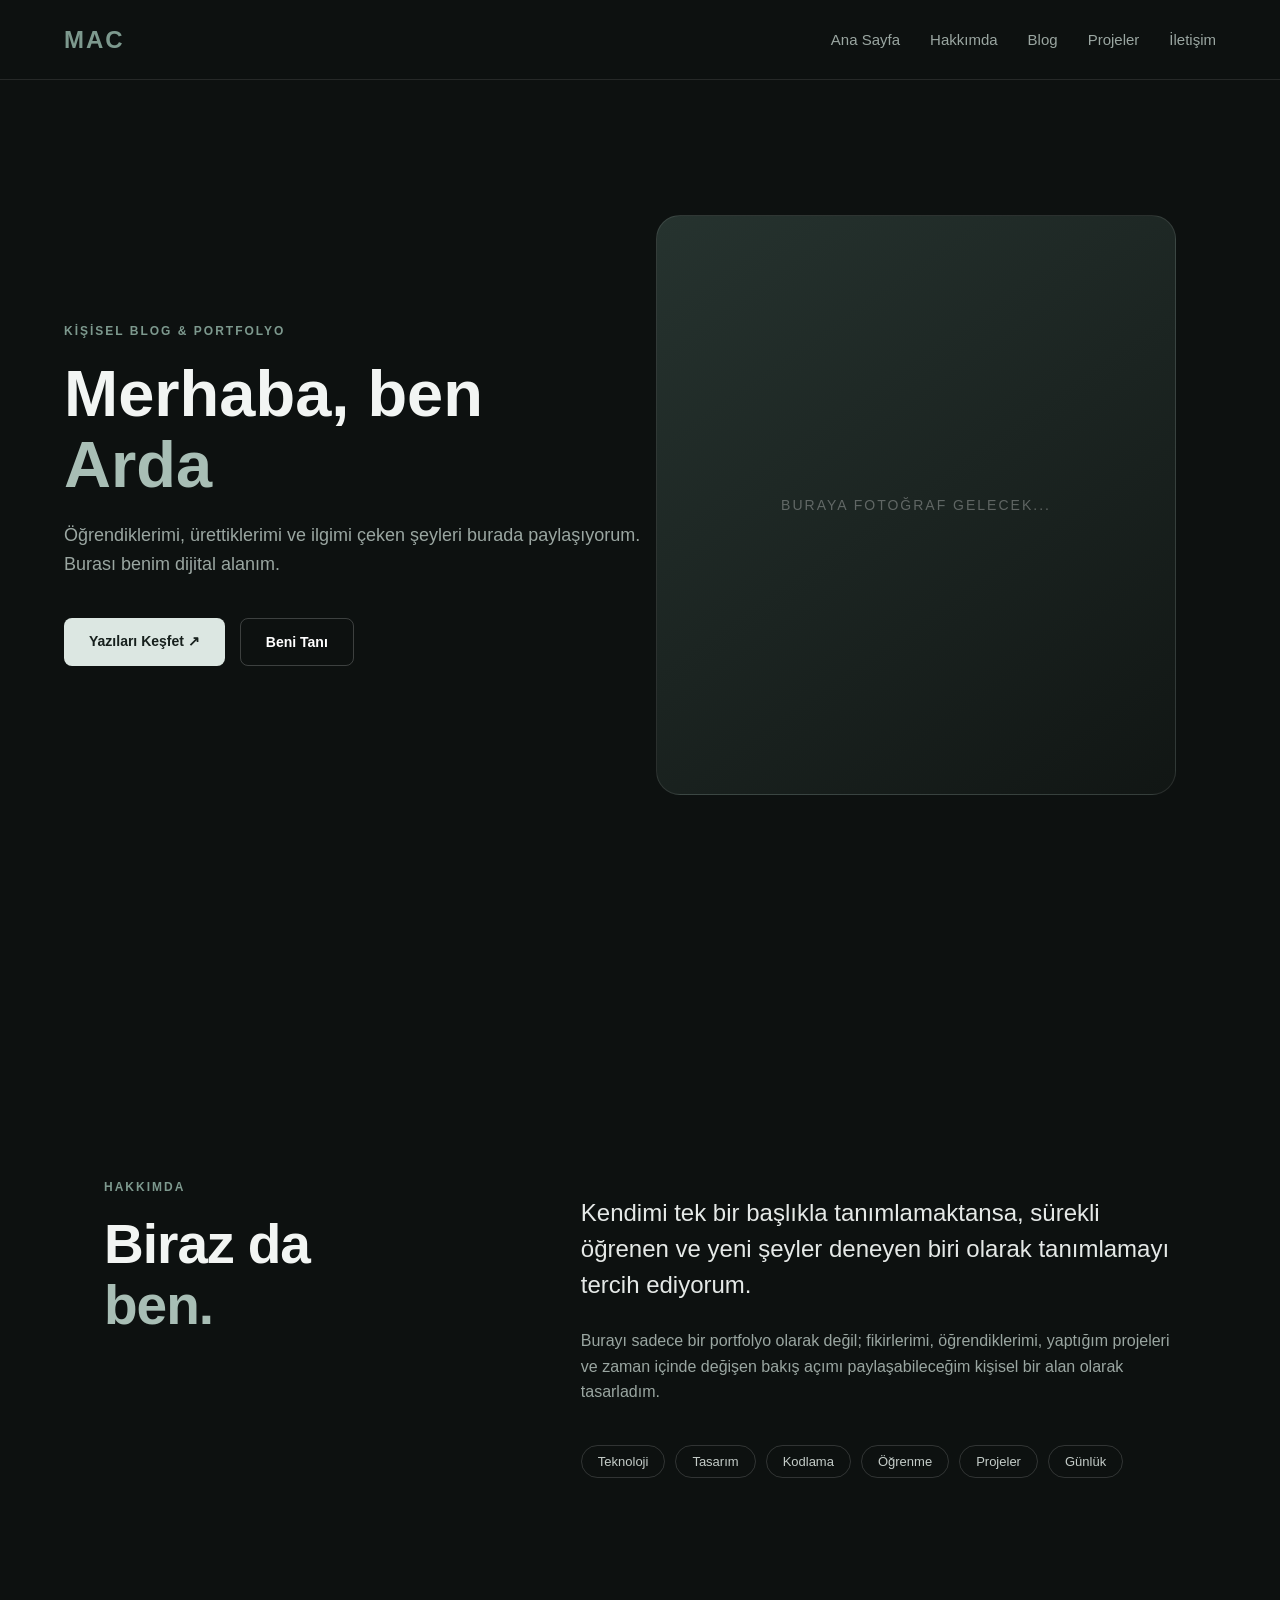
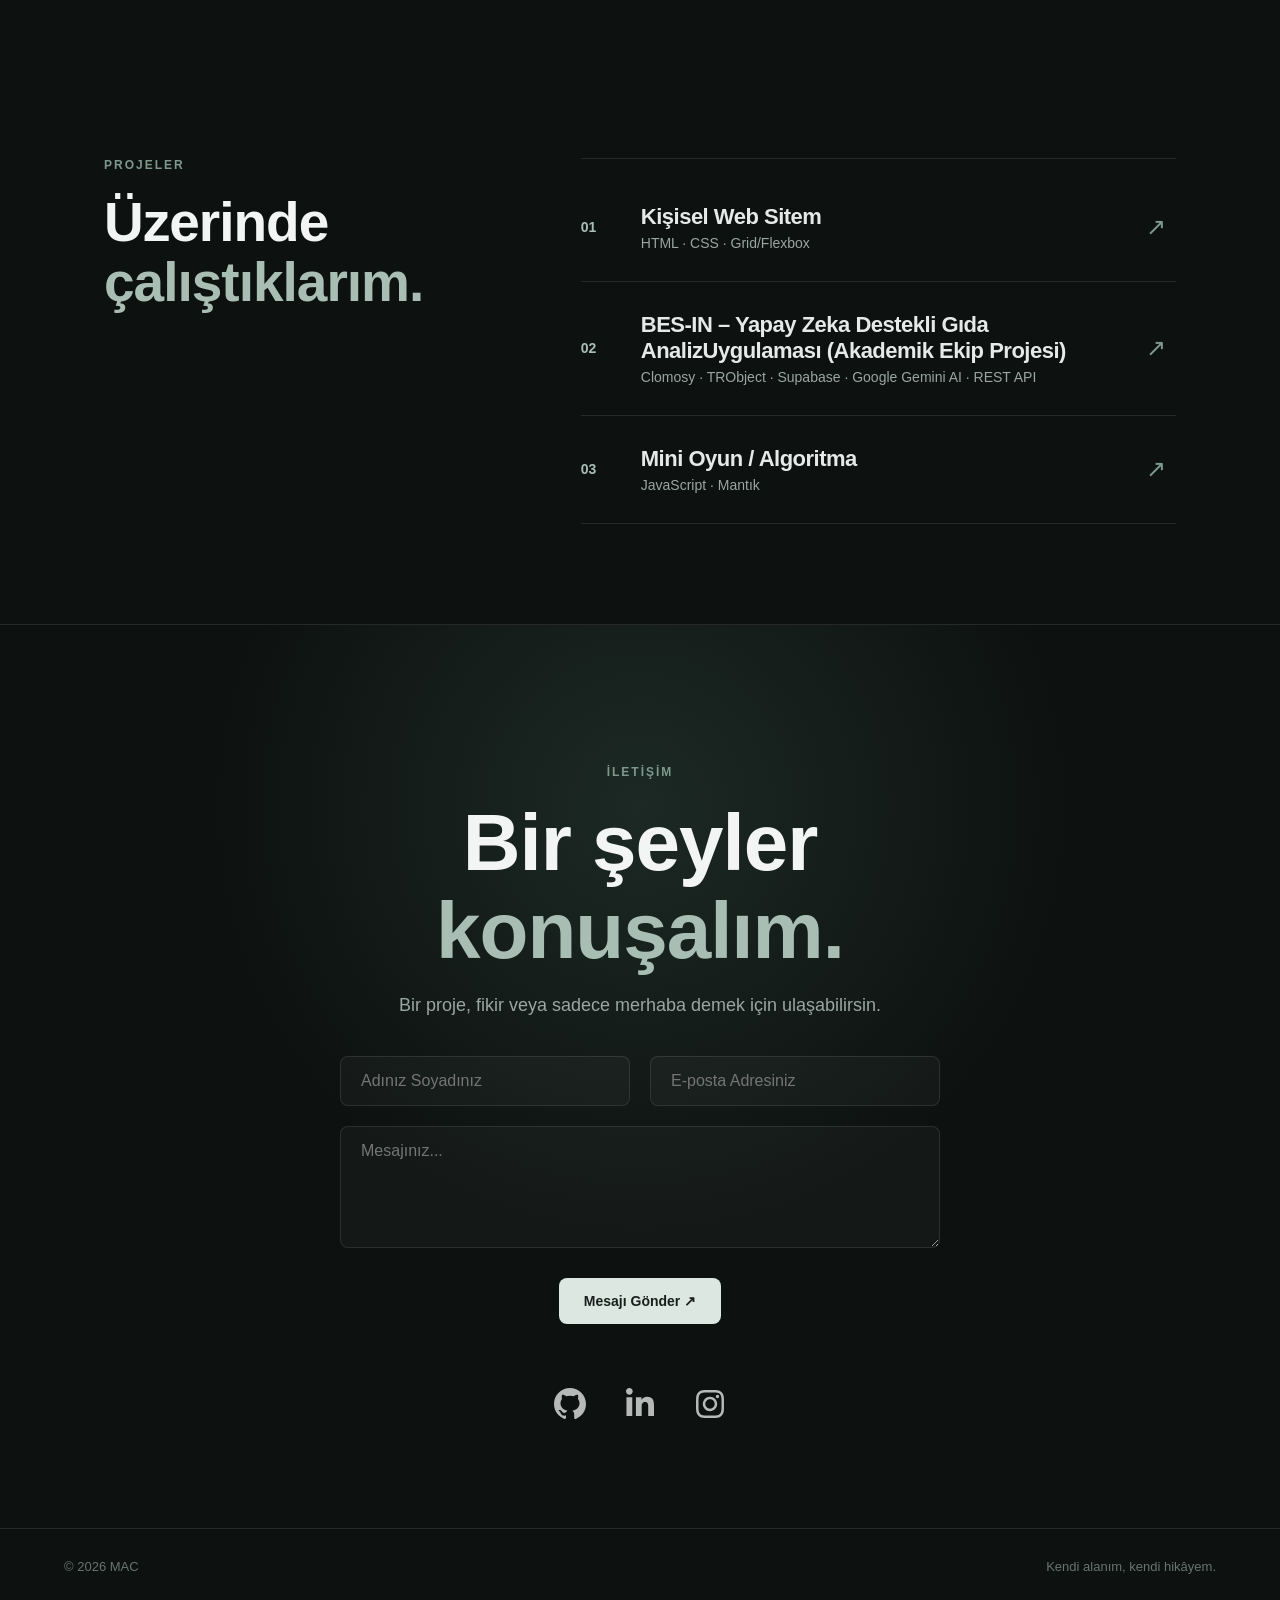
==== commit 66917141: "g2" ====
--- a/index.html
+++ b/index.html
@@ -179,7 +179,7 @@
 
   <!-- FOOTER (ALT BİLGİ) BAŞLANGICI -->
   <footer class="footer">
-    <span>© 2026 Arda.</span>
+    <span>© 2026 MAC</span>
     <span>Kendi alanım, kendi hikâyem.</span>
   </footer>
 
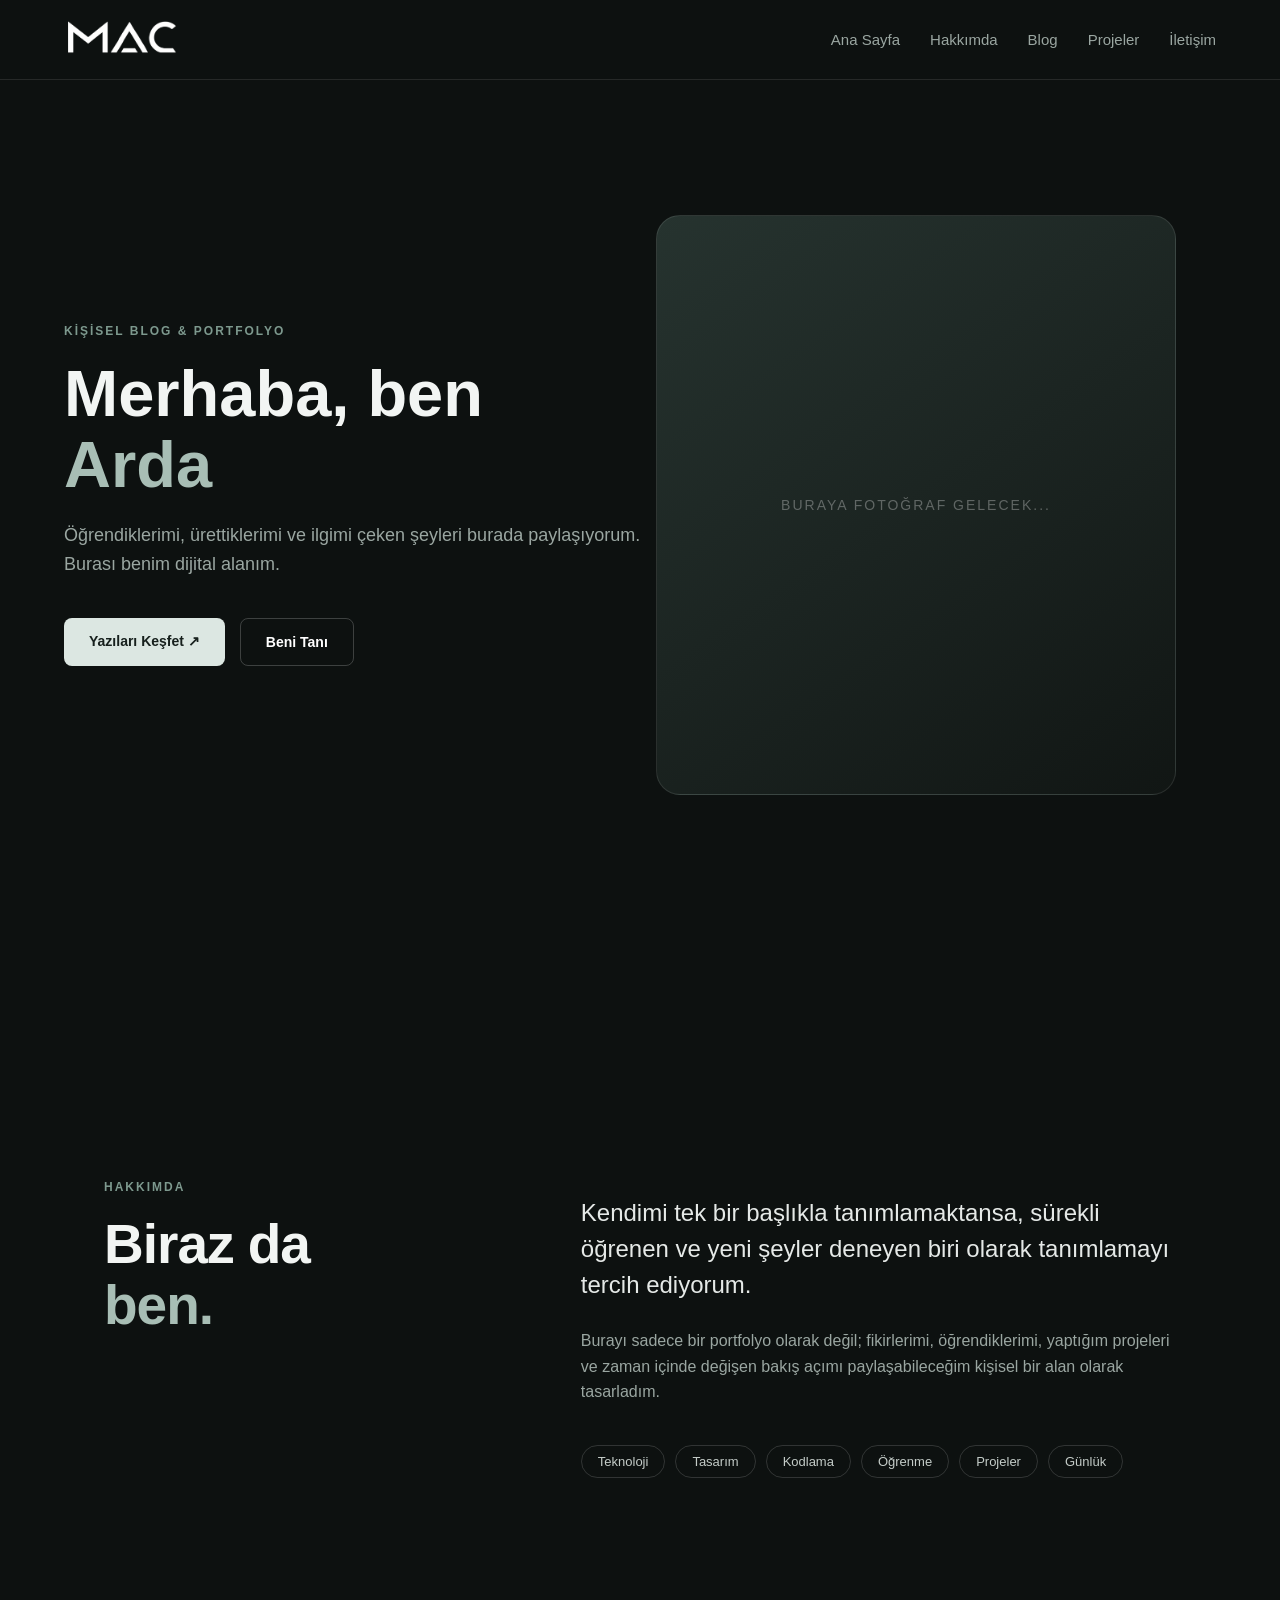
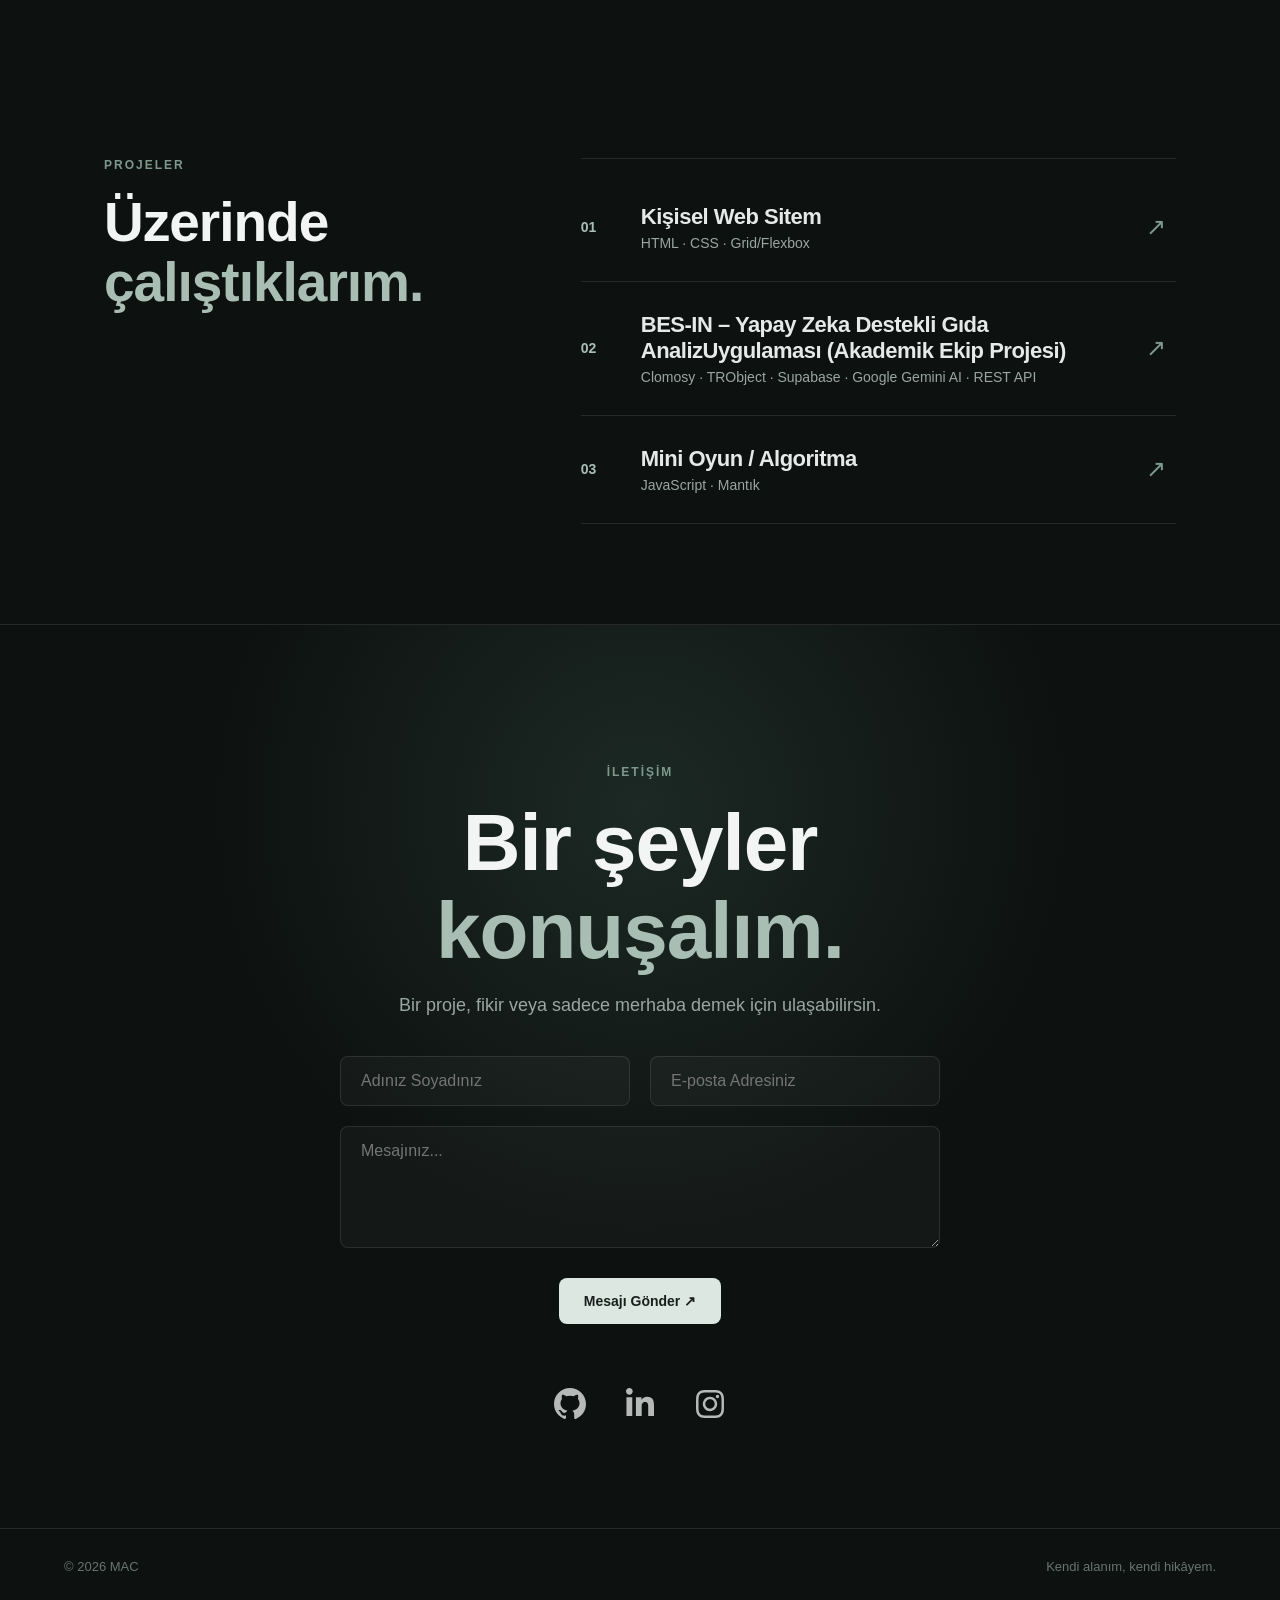
==== commit 818ce7eb: "g1" ====
--- a/index.html
+++ b/index.html
@@ -9,7 +9,9 @@
 </head>
 <body>
   <header class="baslik">
-    <a href="#" class="logo"><span>MAC</span></a><!-- logo --> 
+    <a href="#" class="logo">
+      <img src="res/icon.png" alt="icon">
+    </a> 
        <nav class="nav">
         <a href="#">Ana Sayfa</a>
         <a href="#hakkimda">Hakkımda</a>
--- a/style.css
+++ b/style.css
@@ -35,9 +35,15 @@
 }
 
 .logo {
-  font-size: 24px;
+  font-size: 10px;
   font-weight: bold;
   letter-spacing: 2px;
+}
+
+.logo img {
+  max-height: 45px; /* Resmi üst menüye sığacak şekilde küçültür */
+  width: auto; /* Resmin orantısının bozulmasını engeller */
+  vertical-align: middle; /* Yanındaki menü linkleriyle aynı hizaya getirir */
 }
 
 .logo span {
@@ -303,7 +309,7 @@
 .proje-detay-sayfasi {
   padding: 150px 5% 100px;
   max-width: 1200px;
-  margin: auto;
+  margin: 0 auto;
 }
 
 .proje-baslik-alani {
@@ -317,6 +323,7 @@
 
 .proje-baslik-alani p {
   color: #9aa6a1;
+  text-align: le;
   font-size: 18px;
   margin-top: 15px;
 }
@@ -326,6 +333,7 @@
   align-items: center;
   gap: 120px;
   margin-bottom: 80px;
+  flex-wrap: wrap;
 }
 
 .adim.ters {
@@ -338,6 +346,7 @@
   display: flex;
   justify-content: center;
   align-items: center;
+  gap: 20px; /* Yan yana olanların arasına boşluk açar */
 }
 
 .gorsel-kutusu img {
@@ -345,6 +354,11 @@
   width: auto;
   border-radius: 20px;
   box-shadow: 0 10px 30px rgba(0,0,0,0.5);
+}
+
+img {
+  max-width: 100%; /* Resim, içinde bulunduğu kutudan asla daha geniş olamaz */
+  height: auto; /* Küçülürken en-boy oranını korur, çirkinleşmez */
 }
 
 .metin-kutusu {
@@ -458,6 +472,73 @@
 }
 
 /* =========================================
+   PROJE DETAY SAYFASI ÖZEL AYARLARI
+========================================= */
+
+/* Ana Sayfaya Dön Butonu (İkon Büyütüldü, Aralık Açıldı) */
+.ana-sayfa-btn {
+  display: inline-flex;
+  align-items: center;
+  gap: 10px;
+  color: #9aa6a1;
+  text-decoration: none;
+  font-size: 15px;
+  padding: 8px 16px;
+  border: 1px solid rgba(255, 255, 255, 0.1);
+  border-radius: 8px;
+  transition: 0.3s;
+}
+
+.ana-sayfa-btn:hover {
+  color: #ffffff;
+  border-color: #7d998e;
+  background-color: rgba(255, 255, 255, 0.05);
+}
+
+.ev-ikonu {
+  width: 22px;
+  height: 22px;
+  filter: invert(0.7);
+  transition: 0.3s;
+}
+
+.ana-sayfa-btn:hover .ev-ikonu {
+  filter: invert(1);
+}
+
+/* Sayfa Üstündeki Logo */
+.proje-logo {
+  display: block;
+  margin: -40px auto 25px auto;
+  max-width: 140px;
+  height: auto;
+}
+
+/* Detay Sayfası Paragrafı (Sola Dayalı) */
+.proje-baslik-alani p {
+  color: #9aa6a1;
+  font-size: 18px;
+  margin-top: 15px;
+  text-align: left;
+  line-height: 1.8;
+}
+
+/* İkili Görsellerin Arasını Açma */
+.gorsel-kutusu.ikili {
+  display: flex;
+  gap: 25px;
+  justify-content: center;
+  align-items: center;
+}
+
+.gorsel-kutusu.ikili img {
+  max-height: 480px;
+  width: auto;
+  border-radius: 16px;
+}
+
+
+/* =========================================
    9. MOBİL UYUM (RESPONSIVE) AYARLARI
 ========================================= */
 @media (max-width: 768px) {
@@ -471,6 +552,8 @@
     color: white;
     font-size: 28px;
     cursor: pointer;
+    position: relative;
+    z-index: 100000; 
   }
 
   /* Hero */
@@ -502,10 +585,20 @@
   /* Zikzak Proje Detay */
   .adim, .adim.ters {
     flex-direction: column;
-    text-align: center;
     gap: 20px;
   }
+  
   .gorsel-kutusu { width: 100%; }
+
+  /* YENİ EKLENEN KISIM: Mobilde yazılara nefes aldırır */
+  .metin-kutusu {
+    padding: 0 25px; /* Yanlardan 25px boşluk bırakır */
+    text-align: left; /* Okunabilirliği artırmak için metni sola dayar */
+  }
+
+  .proje-baslik-alani p {
+    padding: 0 25px;
+  }
 
   /* Footer */
   .footer {
